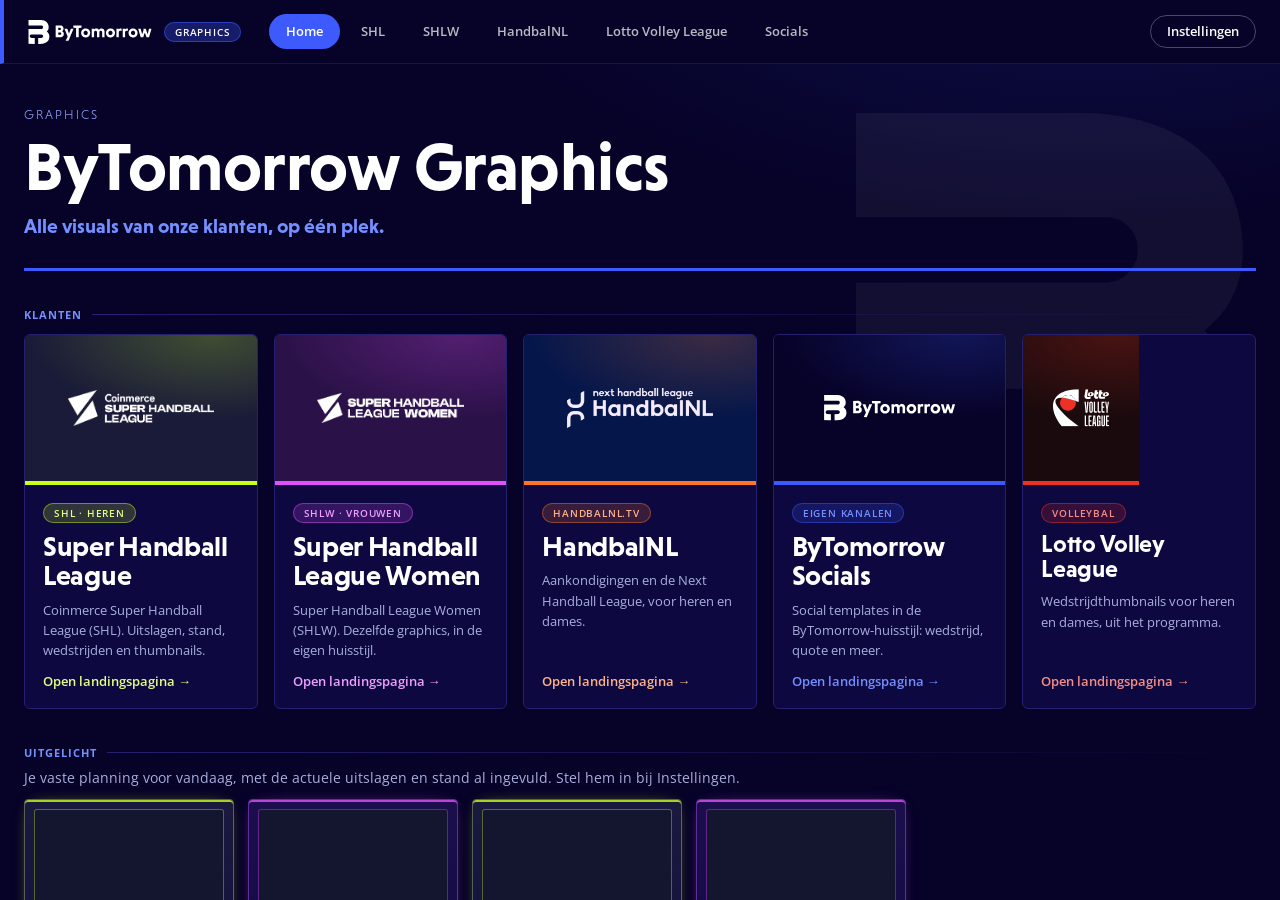
==== story-generator/index.html @ 946e9451 "LVL: mailheader and Watch live visuals in the thumbnail editor Co-Authored-By: Claude Sonnet 5.5 <no" ====
<!DOCTYPE html>
<html lang="nl">
<head>
<meta charset="UTF-8">
<meta name="viewport" content="width=device-width, initial-scale=1.0">
<meta name="theme-color" content="#060228">
<meta name="color-scheme" content="dark">
<title>ByTomorrow Graphics</title>
<link rel="icon" type="image/svg+xml" href="assets/bt-icon.svg">
<link rel="icon" type="image/png" sizes="32x32" href="assets/bt-icon-32.png">
<link rel="icon" type="image/png" sizes="192x192" href="assets/bt-icon-192.png">
<link rel="apple-touch-icon" href="assets/bt-icon-180.png">
<link rel="shortcut icon" href="favicon.ico">
<link rel="stylesheet" href="style.css">
<link rel="stylesheet" href="bytomorrow.css">
<link rel="stylesheet" href="socials.css">
</head>
<body class="menu-open">

<svg width="0" height="0" style="position:absolute" aria-hidden="true" focusable="false"><defs><symbol id="bt-logo" viewBox="0 0 993 193" fill="currentColor"><path fill-rule="evenodd" d="M0.5 0L96.3 -0.5L97.3 0.5L108.4 0.5L109.4 1.5L119.6 2.5L135.8 8.6L144.9 14.7L153.5 23.3L159.6 33.4L159.6 35.5L162.6 42.6L162.6 45.6L163.6 46.6L163.6 67.9L162.6 68.9L162.6 71.9L157.6 82.1L148.4 92.2L156.5 99.3L156.5 100.3L160.6 104.4L165.7 113.5L165.7 115.5L167.7 118.6L167.7 121.6L168.7 122.6L168.7 126.7L169.7 127.7L169.7 139.8L168.7 140.8L167.7 151L164.7 157.1L164.7 159.1L159.6 167.2L150 176.8L149 176.8L145.9 179.9L133.8 185.9L127.7 186.9L126.7 188L123.6 188L122.6 189L119.6 189L118.6 190L101.3 191L100.3 192L80 192L79.5 144.9L106.4 144.4L107.4 143.4L112.5 142.4L119.1 134.8L119.1 125.6L118 123.6L112.5 118L107.4 117L106.4 116L25.3 116L24.3 117L19.3 118L13.7 123.6L12.7 125.6L12.7 134.8L18.2 141.4L21.3 143.4L24.3 143.4L25.3 144.4L52.2 144.9L52.2 190.5L50.7 192L0.5 191.5L0.5 71.9L109.4 71.4L113.5 69.4L119.1 62.8L119.1 53.7L117 49.7L113.5 46.1L109.4 44.1L1 44.1ZM884.1 69.9L904.3 69.9L904.3 73L906.4 77L908.4 88.2L910.4 92.2L912.4 103.4L913.5 104.4L916 114L922.6 96.3L926.6 82.1L927.6 81.1L927.6 76L924.6 69.9L925.1 69.4L943.4 69.4L944.9 70.9L944.9 73L947.9 79L947.9 81.1L949.9 85.1L950.9 90.2L952 91.2L954 99.3L956 102.3L958 110.4L959.6 113L961.1 111.5L961.1 108.4L964.1 100.3L964.1 97.3L965.1 96.3L966.1 89.2L967.2 88.2L969.2 77L971.2 73L971.2 69.9L991 69.4L991.5 71.9L989.5 76L989.5 78L988.4 79L988.4 82.1L985.4 89.2L985.4 92.2L982.4 99.3L982.4 102.3L979.3 109.4L979.3 112.5L976.3 119.6L976.3 122.6L975.3 123.6L974.3 128.7L973.2 129.7L973.2 132.7L971.2 137.8L951.5 138.3L949.9 136.8L948.9 131.7L945.9 125.6L943.9 117.5L941.8 114.5L939.8 106.4L937.3 102.8L934.7 108.4L934.7 110.4L932.7 113.5L925.6 136.8L924.1 138.3L904.8 138.3L903.3 136.8L903.3 133.8L900.3 126.7L898.3 116.5L897.2 115.5L896.2 110.4L895.2 109.4L895.2 106.4L892.2 99.3L892.2 96.3L890.2 92.2L890.2 89.2L889.1 88.2L888.1 83.1L887.1 82.1L887.1 79L885.1 75ZM544.6 67.9L550.2 67.4L551.2 68.4L555.3 68.4L561.3 71.4L568.4 78.5L569.5 78.5L575.5 71.4L581.6 68.4L585.7 68.4L586.7 67.4L591.7 67.4L592.8 68.4L598.8 69.4L603.9 72.4L608.5 77L611.5 82.1L612.5 89.2L613.5 90.2L613 138.3L594.3 137.8L594.3 97.3L593.3 96.3L592.3 91.2L588.7 87.6L586.7 87.6L585.7 86.6L579.6 86.6L575.5 88.7L572 94.2L572 136.8L570.5 138.3L552.7 137.8L552.7 97.3L551.7 96.3L550.7 91.2L548.2 88.7L544.1 86.6L538 86.6L534 88.7L530.4 93.2L530.4 96.3L529.4 97.3L529.4 137.8L510.2 137.8L510.2 69.9L528.9 69.4L529.9 76.5L536 70.4ZM291.3 69.9L313.6 69.9L313.6 71.9L315.6 75L316.6 80L318.7 83.1L320.7 91.2L322.7 94.2L323.7 99.3L324.8 100.3L324.8 102.3L327.3 107.9L329.8 104.4L329.8 102.3L331.8 99.3L332.9 94.2L336.9 86.1L337.9 81.1L340 78L342 70.9L343.5 69.4L364.3 69.9L362.2 74L362.2 76L359.2 81.1L359.2 83.1L356.2 88.2L356.2 90.2L354.1 93.2L354.1 95.2L351.1 100.3L349.1 107.4L343 119.6L341 126.7L334.9 138.8L332.9 145.9L326.8 158.1L324.8 165.2L322.2 167.7L301.4 167.2L301.4 165.2L316.6 134.8L316.6 131.7ZM220.4 44.6L261.4 44.1L262.4 45.1L265.5 45.1L273.6 49.1L280.2 56.7L283.2 64.8L283.2 74L279.2 84.1L273.1 89.2L273.1 90.2L282.2 98.3L285.2 104.4L286.2 114.5L285.2 115.5L285.2 119.6L283.2 124.6L281.2 127.7L273.6 134.3L263.4 138.3L220.4 137.8ZM362.2 44.6L428.1 44.6L427.6 63.3L405.8 63.8L405.8 136.8L404.3 138.3L386.1 138.3L384.5 136.8L384.5 63.8L362.7 63.3ZM457.5 67.9L465.1 67.4L466.1 68.4L474.2 69.4L483.3 74.5L491.9 83.1L493 86.1L495 88.2L495 90.2L497 94.2L497 98.3L498 99.3L498 108.4L497 109.4L497 113.5L494 121.6L491.9 123.6L489.9 127.7L485.4 132.2L484.3 132.2L479.3 136.3L472.2 139.3L468.1 139.3L467.1 140.3L456 140.3L455 139.3L451.9 139.3L443.8 136.3L436.7 131.2L431.1 124.6L428.1 118.6L426.1 113.5L426.1 108.4L425.1 107.4L425.1 99.3L426.1 98.3L426.1 94.2L431.1 83.1L442.8 72.4L452.9 68.4ZM657.1 67.9L663.7 67.4L664.7 68.4L669.8 68.4L670.8 69.4L675.8 70.4L682.9 74.5L692.6 85.1L695.6 91.2L696.6 99.3L697.6 100.3L696.6 113.5L691.6 124.6L681.9 134.3L678.9 135.3L676.9 137.3L674.8 137.3L670.8 139.3L667.7 139.3L666.7 140.3L655.6 140.3L654.6 139.3L650.5 139.3L643.4 136.3L638.4 132.2L637.3 132.2L628.7 121.6L625.7 113.5L625.7 109.4L624.7 108.4L624.7 99.3L625.7 98.3L625.7 94.2L630.8 83.1L640.4 73.5L648.5 69.4ZM838.5 67.9L846.1 67.4L847.1 68.4L851.1 68.4L852.2 69.4L855.2 69.4L863.3 73.5L875 86.1L878 94.2L878 97.3L879 98.3L879 109.4L878 110.4L878 114.5L875 121.6L870.9 127.7L862.3 135.3L856.2 138.3L849.1 139.3L848.1 140.3L837 140.3L835.9 139.3L832.9 139.3L828.9 137.3L826.8 137.3L821.8 134.3L812.1 124.6L808.1 116.5L807.1 108.4L806.1 107.4L807.1 95.2L808.1 94.2L809.1 89.2L813.1 82.1L823.8 72.4L833.9 68.4ZM742.2 67.9L747.8 67.4L750.3 68.9L750.3 87.1L748.8 88.7L744.8 86.6L736.6 86.6L732.6 88.7L729 93.2L729 95.2L728 96.3L728 137.8L709.3 138.3L708.8 69.9L727.5 69.4L728 74L729.6 74.5L733.6 70.4L737.7 68.4ZM792.9 67.9L798.5 67.4L801 68.9L801 87.1L799.5 88.7L795.4 86.6L787.3 86.6L782.7 89.2L779.7 93.2L779.7 96.3L778.7 97.3L778.7 137.8L759.9 138.3L759.4 69.9L778.2 69.4L778.7 74L780.2 74.5L786.3 69.4ZM458 86.6L452.9 88.7L447.4 94.2L445.3 98.3L445.3 102.3L444.3 103.4L445.3 104.4L445.3 109.4L447.4 113.5L452.9 119.1L457 121.1L466.1 121.1L467.1 120.1L469.1 120.1L473.7 116.5L477.8 109.4L478.8 102.3L475.7 94.2L470.2 88.7L465.1 86.6ZM657.6 86.6L652.5 88.7L647 94.2L644.9 98.3L643.9 105.4L644.9 106.4L646 112.5L650.5 118L656.6 121.1L665.7 121.1L669.8 119.1L676.4 111.5L676.4 109.4L677.4 108.4L677.4 99.3L675.3 94.2L669.8 88.7L664.7 86.6ZM839 86.6L833.9 88.7L828.3 94.2L826.3 98.3L826.3 109.4L828.3 113.5L833.9 119.1L838 121.1L847.1 121.1L853.2 118L857.7 112.5L858.7 107.4L859.8 106.4L859.8 101.3L858.7 100.3L857.7 95.2L851.1 88.7L846.1 86.6ZM241.2 99.8L241.2 119.1L258.4 119.1L264 115.5L265 113.5L265 105.4L260.4 100.8L258.4 99.8ZM241.2 63.3L241.2 80.6L256.4 80.6L261.9 76L262.9 74L262.9 69.9L259.4 64.3L257.4 63.3Z"/></symbol><symbol id="bt-mark" viewBox="0 0 988 1121" fill="currentColor"><path fill-rule="evenodd" d="M0.7 0L564.9 -0.7L566.4 0.7L598.9 0.7L600.3 2.2L615.1 2.2L616.6 3.7L629.8 3.7L631.3 5.2L638.7 5.2L640.2 6.6L650.5 6.6L652 8.1L657.9 8.1L659.3 9.6L666.7 9.6L668.2 11.1L681.5 12.5L682.9 14L687.4 14L688.8 15.5L693.3 15.5L694.7 17L705.1 18.4L711 21.4L715.4 21.4L716.9 22.9L733.1 27.3L734.6 28.8L746.4 31.7L750.8 34.7L761.1 37.6L774.4 45L777.3 45L780.3 47.9L783.2 47.9L786.2 50.9L789.1 50.9L792.1 53.8L799.5 56.8L802.4 59.7L809.8 62.7L826 74.5L827.5 74.5L837.8 83.3L839.3 83.3L859.9 102.5L861.4 102.5L884.3 126.9L884.3 128.3L890.2 134.2L890.2 135.7L894.6 140.1L894.6 141.6L899 146L904.9 156.4L907.9 159.3L916.7 177L919.7 180L921.1 185.9L924.1 188.8L924.1 191.8L930 202.1L930 205L932.9 209.5L938.8 230.1L941.8 236L944.7 252.2L946.2 253.7L946.2 259.6L947.7 261.1L947.7 265.5L949.2 267L950.6 283.2L952.1 284.7L952.1 296.5L953.6 298L953.6 312.7L955.1 314.2L955.1 362.9L953.6 364.3L953.6 374.7L952.1 376.1L952.1 386.5L950.6 387.9L949.2 401.2L946.2 407.1L946.2 411.5L943.3 417.4L941.8 426.3L938.8 430.7L938.8 433.7L935.9 438.1L935.9 441L930 451.4L930 454.3L927 457.3L922.6 467.6L919.7 470.5L918.2 475L915.2 477.9L912.3 483.8L903.4 494.1L903.4 495.6L896.1 503L896.1 504.5L860.7 538.4L877.6 552.4L879.1 552.4L886.5 559.8L888 559.8L910.8 582.6L910.8 584.1L918.2 591.5L918.2 593L932.9 610.7L938.8 619.5L940.3 623.9L943.3 626.9L946.2 634.3L949.2 637.2L961 660.8L961 663.8L966.9 674.1L969.8 685.9L974.2 694.7L974.2 699.2L977.2 705.1L977.2 709.5L980.1 715.4L980.1 721.3L981.6 722.8L981.6 727.2L983.1 728.7L983.1 736L984.6 737.5L984.6 744.9L986 746.4L986 762.6L987.5 764.1L987.5 789.1L986 790.6L986 815.7L984.6 817.2L984.6 829L983.1 830.4L983.1 839.3L981.6 840.8L981.6 848.1L980.1 849.6L980.1 857L978.7 858.5L978.7 862.9L977.2 864.4L977.2 868.8L975.7 870.3L975.7 874.7L974.2 876.2L972.8 886.5L968.3 896.8L966.9 904.2L963.9 908.6L963.9 911.6L961 916L961 918.9L958 923.4L958 926.3L955.1 929.3L953.6 935.2L947.7 944L944.7 951.4L941.8 954.3L940.3 958.8L934.4 966.1L931.5 972L922.6 982.4L922.6 983.8L916.7 989.7L916.7 991.2L882.1 1025.9L880.6 1025.9L874.7 1031.8L873.2 1031.8L862.9 1040.6L861.4 1040.6L845.2 1052.4L809.8 1071.6L806.8 1071.6L796.5 1077.5L793.6 1077.5L786.2 1081.9L778.8 1083.4L774.4 1086.3L771.4 1086.3L770 1087.8L767 1087.8L761.1 1090.8L753.7 1092.2L752.3 1093.7L747.8 1093.7L741.9 1096.7L737.5 1096.7L731.6 1099.6L725.7 1099.6L719.8 1102.6L713.9 1102.6L712.4 1104L708 1104L706.5 1105.5L691.8 1107L690.3 1108.5L684.4 1108.5L682.9 1109.9L675.6 1109.9L674.1 1111.4L666.7 1111.4L665.2 1112.9L653.4 1112.9L652 1114.4L643.1 1114.4L641.6 1115.8L625.4 1115.8L623.9 1117.3L609.2 1117.3L607.7 1118.8L593 1118.8L591.5 1120.3L463.2 1120.3L462.4 842.2L626.9 841.5L628.4 840L634.3 840L635.7 838.5L643.1 837.1L653.4 832.6L660.8 826.7L666.7 823.8L677.8 812.7L689.6 793.6L691 786.2L694 780.3L694 774.4L695.5 772.9L695.5 749.3L694 747.8L694 741.9L692.5 740.5L689.6 728.7L680.7 713.9L668.2 699.9L666.7 699.9L657.9 692.5L643.1 685.1L634.3 683.7L632.8 682.2L628.4 682.2L626.9 680.7L137.2 680.7L135.7 682.2L129.8 682.2L128.3 683.7L123.9 683.7L119.5 686.6L116.5 686.6L98.8 696.9L83.3 712.4L80.4 718.3L77.4 721.3L70.1 739L70.1 743.4L68.6 744.9L68.6 752.3L67.1 753.7L67.1 768.5L68.6 770L68.6 777.3L70.1 778.8L70.1 783.2L73 789.1L73 792.1L83.3 809.8L100.3 826.7L119.5 837.1L128.3 838.5L129.8 840L135.7 840L137.2 841.5L301.6 842.2L301.6 1119.5L-0.7 1119.5L-0.7 418.9L625.4 418.2L626.9 416.7L634.3 416.7L635.7 415.2L644.6 413.7L659.3 406.4L666 401.2L680.7 386.5L685.1 377.6L688.1 374.7L688.1 371.7L691 367.3L691 364.3L694 358.4L694 352.5L695.5 351.1L695.5 324.5L694 323L694 315.7L691 309.8L691 306.8L682.2 290.6L668.2 275.1L666.7 275.1L657.9 267.7L646.1 261.8L643.1 261.8L637.2 258.9L631.3 258.9L629.8 257.4L0 257.4L-0.7 1.5Z"/></symbol></defs></svg>

<!-- ===================== HOME MENU (ByTomorrow Graphics) ===================== -->
<div class="home-menu theme-dash" id="homeMenu">
  <a class="skip-link" href="#homeMain">Naar de inhoud</a>
  <div class="bt-bar">
    <div class="bt-bar-in">
      <button class="bt-brand" data-home-comp="dash" type="button" aria-label="ByTomorrow Graphics, naar Home">
        <svg class="bt-logo" viewBox="0 0 993 193" aria-hidden="true"><use href="#bt-logo"/></svg>
        <span class="bt-pill">Graphics</span>
      </button>
      <nav class="home-comp" role="tablist" aria-label="Klanten">
        <button class="home-comp-tab active" data-home-comp="dash" type="button">Home</button>
        <button class="home-comp-tab" data-home-comp="men" type="button">SHL</button>
        <button class="home-comp-tab" data-home-comp="women" type="button">SHLW</button>
        <button class="home-comp-tab" data-home-comp="hnl" type="button">HandbalNL</button>
        <button class="home-comp-tab" data-home-comp="lvl" type="button"><span class="l-long">Lotto Volley League</span><span class="l-short">LVL</span></button>
        <button class="home-comp-tab" data-home-comp="byt" type="button">Socials</button>
      </nav>
      <button class="home-settings-btn" id="openSettings" type="button">Instellingen</button>
    </div>
  </div>

  <div class="home-inner" id="homeMain" tabindex="-1">
    <header class="home-head" id="homeHead">
      <div class="hero-crumb" id="heroCrumb"><button type="button" data-home-comp="dash">ByTomorrow Graphics</button><span>/</span><b id="heroCrumbName"></b></div>
      <img class="home-logo" id="homeLogo" src="assets/footer-logo.png" alt="">
      <span class="hero-pill" id="heroPill">Graphics</span>
      <h1 id="heroTitle">ByTomorrow Graphics</h1>
      <p id="heroSub">Alle visuals van onze klanten, op één plek.</p>
      <iframe id="homeTicker" class="home-ticker" title="Liveticker" tabindex="-1"></iframe>
    </header>

    <div class="home-dash">
      <h2 class="home-group">Klanten</h2>
      <div class="client-grid">
        <button class="client-card cc-men" data-home-comp="men" type="button">
          <span class="cc-logo"><img src="assets/footer-logo.png" alt=""></span>
          <span class="cc-body">
            <span class="cc-pill">SHL · Heren</span>
            <span class="cc-name">Super Handball League</span>
            <span class="cc-desc">Coinmerce Super Handball League (SHL). Uitslagen, stand, wedstrijden en thumbnails.</span>
            <span class="cc-go">Open landingspagina <i>→</i></span>
          </span>
        </button>
        <button class="client-card cc-women" data-home-comp="women" type="button">
          <span class="cc-logo"><img src="assets/women/footer-logo-women.png" alt=""></span>
          <span class="cc-body">
            <span class="cc-pill">SHLW · Vrouwen</span>
            <span class="cc-name">Super Handball League Women</span>
            <span class="cc-desc">Super Handball League Women (SHLW). Dezelfde graphics, in de eigen huisstijl.</span>
            <span class="cc-go">Open landingspagina <i>→</i></span>
          </span>
        </button>
        <button class="client-card cc-hnl" data-home-comp="hnl" type="button">
          <span class="cc-logo"><img src="assets/hnl/logo-next-light.png" alt=""></span>
          <span class="cc-body">
            <span class="cc-pill">HandbalNL.TV</span>
            <span class="cc-name">HandbalNL</span>
            <span class="cc-desc">Aankondigingen en de Next Handball League, voor heren en dames.</span>
            <span class="cc-go">Open landingspagina <i>→</i></span>
          </span>
        </button>
        <button class="client-card cc-byt" data-home-comp="byt" type="button">
          <span class="cc-logo"><svg class="bt-logo" viewBox="0 0 993 193" aria-hidden="true"><use href="#bt-logo"/></svg></span>
          <span class="cc-body">
            <span class="cc-pill">Eigen kanalen</span>
            <span class="cc-name">ByTomorrow Socials</span>
            <span class="cc-desc">Social templates in de ByTomorrow-huisstijl: wedstrijd, quote en meer.</span>
            <span class="cc-go">Open landingspagina <i>→</i></span>
          </span>
        </button>
        <button class="client-card cc-lvl" data-home-comp="lvl" type="button">
          <span class="cc-logo"><img src="assets/lvl/logo.svg" alt=""></span>
          <span class="cc-body">
            <span class="cc-pill">Volleybal</span>
            <span class="cc-name">Lotto Volley League</span>
            <span class="cc-desc">Wedstrijdthumbnails voor heren en dames, uit het programma.</span>
            <span class="cc-go">Open landingspagina <i>→</i></span>
          </span>
        </button>
      </div>

      <h2 class="home-group">Uitgelicht</h2>
      <p class="dash-hint" id="dashFeatHint">Je planning voor vandaag, met de actuele uitslagen en stand al ingevuld. De planning stel je in bij Instellingen.</p>
      <div class="dash-featured" id="dashFeatured"></div>
      <h2 class="home-group">Stand van zaken</h2>
      <div class="dash-panels" id="dashPanels"></div>
      <h2 class="home-group">Snel naar</h2>
      <div class="dash-more" id="dashMore"></div>

      <h2 class="home-group">Opslag &amp; back-up</h2>
      <div class="storage-panel" id="storagePanel">
        <p class="storage-summary" id="storageSummary">Laden…</p>
        <div class="storage-actions">
          <a class="btn btn-primary storage-btn" id="backupBtn" href="/api/backup" download>Back-up downloaden</a>
          <label class="btn btn-link storage-btn" for="restoreInput">Back-up terugzetten</label>
          <input type="file" id="restoreInput" accept=".zip,application/zip" hidden>
          <button class="btn btn-link storage-btn" id="toggleStorageList" type="button">Beheer opgeslagen onderdelen</button>
        </div>
        <p class="save-status" id="storageStatus" hidden></p>
        <div id="storageList" hidden>
          <div class="storage-clean">
            <label>Verwijder alles ouder dan
              <select id="cleanDays"><option value="7">7 dagen</option><option value="30" selected>30 dagen</option><option value="90">90 dagen</option></select>
            </label>
            <button class="btn btn-link" id="cleanOldBtn" type="button">Opruimen</button>
          </div>
          <ul class="storage-rows" id="storageRows"></ul>
        </div>
      </div>
    </div>

    <div class="home-shl">
    <h2 class="home-group">Per speelronde</h2>
    <div class="home-cards">
      <button class="menu-card" data-go-mode="results" type="button">
        <span class="menu-title">Results</span>
        <span class="menu-desc">Alle uitslagen van een speelronde</span>
        <span class="menu-tags"><i>Story</i><i>Post</i><i>Animatie</i></span>
      </button>
      <button class="menu-card" data-go-mode="schedule" type="button">
        <span class="menu-title">Schedule</span>
        <span class="menu-desc">Het programma van een speelronde</span>
        <span class="menu-tags"><i>Story</i><i>Post</i></span>
      </button>
    </div>

    <h2 class="home-group">Per wedstrijd</h2>
    <div class="home-cards">
      <button class="menu-card" data-go-mode="match" type="button">
        <span class="menu-title">Match</span>
        <span class="menu-desc">Aankondiging: teams, tijd en datum</span>
        <span class="menu-tags"><i>Story</i><i>Post</i><i>Animatie</i></span>
      </button>
      <button class="menu-card" data-go-mode="prediction" type="button">
        <span class="menu-title">Prediction</span>
        <span class="menu-desc">"Who takes the win?" per wedstrijd, alle wedstrijden van een speeldag in één zip</span>
        <span class="menu-tags"><i>Story</i><i>PNG</i><i>Zip per speeldag</i></span>
      </button>
      <button class="menu-card" data-go-mode="headtohead" type="button">
        <span class="menu-title">Head to head</span>
        <span class="menu-desc">Stand, laatste uitslagen en onderling duel van twee teams</span>
        <span class="menu-tags"><i>Story</i><i>PNG</i><i>Animatie</i><i>Zip per speeldag</i></span>
      </button>
      <button class="menu-card" data-go-mode="nowlive" type="button">
        <span class="menu-title">Now live</span>
        <span class="menu-desc">SHL TV: "Now live" met de wedstrijden van de dag klein erbij</span>
        <span class="menu-tags"><i>Story</i><i>PNG</i><i>Animatie</i><i>Zip per speeldag</i><i class="menu-men-only">Alleen Mannen</i></span>
      </button>
      <button class="menu-card" data-go-mode="matchresult" type="button">
        <span class="menu-title">Matchresult</span>
        <span class="menu-desc">De eindstand met winnaar-chevron</span>
        <span class="menu-tags"><i>Story</i><i>Post</i><i>Animatie</i></span>
      </button>
      <button class="menu-card" data-go-mode="topscorer" type="button">
        <span class="menu-title">Top scorer</span>
        <span class="menu-desc">Topscorer van de wedstrijd met foto en goals</span>
        <span class="menu-tags"><i>Post</i><i>Animatie</i></span>
      </button>
    </div>

    <h2 class="home-group">Per speler</h2>
    <div class="home-cards">
      <button class="menu-card" data-go-mode="playerweek" type="button">
        <span class="menu-title">Speler van de week</span>
        <span class="menu-desc">Spelersfoto met naam en club, in de huisstijl</span>
        <span class="menu-tags"><i>Post</i><i>Animatie</i></span>
      </button>
    </div>

    <h2 class="home-group">Seizoen</h2>
    <div class="home-cards">
      <button class="menu-card" data-go-mode="ranking" type="button">
        <span class="menu-title">Ranking</span>
        <span class="menu-desc">De stand van de competitie, ophaalbaar van de site</span>
        <span class="menu-tags"><i>Story</i></span>
      </button>
      <button class="menu-card" data-go-mode="movers" type="button">
        <span class="menu-title">Stand-movers</span>
        <span class="menu-desc">Stijgers en dalers sinds de vorige speeldag, automatisch uitgerekend</span>
        <span class="menu-tags"><i>Story</i><i>Post</i></span>
      </button>
    </div>

    <div class="only-men">
      <h2 class="home-group">Algemeen</h2>
      <div class="home-cards">
        <button class="menu-card" data-go-mode="announcement" type="button">
          <span class="menu-title">Announcement</span>
          <span class="menu-desc">Een tekst op een achtergrond voor een aankondiging, met een eigen foto als je wilt</span>
          <span class="menu-tags"><i>Story</i><i>Post</i><i class="menu-men-only">Alleen Mannen</i></span>
        </button>
      </div>
    </div>

    <h2 class="home-group">Thumbnails (1920×1080)</h2>
    <div class="home-cards">
      <button class="menu-card th-men" data-go-th="shl" type="button">
        <span class="menu-title">SHL thumbnail</span>
        <span class="menu-desc">Livestream- of highlights-thumbnail per wedstrijd, uit het programma</span>
        <span class="menu-tags"><i>JPG</i><i>WebP</i><i>Zip per speeldag</i></span>
      </button>
      <button class="menu-card th-women" data-go-th="shlw" type="button">
        <span class="menu-title">SHLW thumbnail</span>
        <span class="menu-desc">Livestream-thumbnail vrouwen, uit het programma</span>
        <span class="menu-tags"><i>JPG</i><i>WebP</i><i>Zip per speeldag</i></span>
      </button>
    </div>

    <div class="only-men">
      <h2 class="home-group">Livestream</h2>
      <div class="dash-stream">
        <p class="dash-hint">Een beeldvullende pagina voor OBS die de aanvang van een wedstrijd volgt: uitslagen, stand, grote titel en dan schoon beeld.</p>
        <div class="set-links"><a class="btn" href="stream-setup.html">Stream-dashboard instellen</a><a class="btn btn-link" href="stream.html" target="_blank" rel="noopener">Openen ↗</a></div>
      </div>
    </div>

    <h2 class="home-group">Uitslagen &amp; programma</h2>
    <div class="overview-panel">
      <div class="overview-head">
        <div class="overview-tabs" id="overviewTabs">
          <button type="button" class="active" data-ov="results">Uitslagen</button>
          <button type="button" data-ov="upcoming">Programma</button>
        </div>
        <button class="btn btn-link" id="overviewRefresh" type="button">↻ Vernieuwen</button>
      </div>
      <p class="sync-info" id="overviewMeta"></p>
      <div id="overviewList" class="overview-list">Laden…</div>
    </div>

    <h2 class="home-group">Liveticker (embed / OBS)</h2>
    <div class="overview-panel ticker-panel">
      <p class="sync-info">De laatste 7 uitslagen (één kaart per wedstrijd, uitslagen-design), ververst zichzelf elke minuut. Voor een site (iframe) en voor OBS.</p>
      <div id="tickerLinks"></div>
    </div>
    </div><!-- /home-shl -->

    <div class="home-lvl">
      <h2 class="home-group">Thumbnails (1920×1080)</h2>
      <div class="home-cards">
        <button class="menu-card" data-go-th="lvlm" type="button">
          <span class="menu-title">LVL Heren</span>
          <span class="menu-desc">Wedstrijdthumbnail Lotto Volley League Men, uit het programma (CSV)</span>
          <span class="menu-tags"><i>JPG</i><i>WebP</i><i>Zip per programma</i></span>
        </button>
        <button class="menu-card" data-go-th="lvlw" type="button">
          <span class="menu-title">LVL Dames</span>
          <span class="menu-desc">Wedstrijdthumbnail Lotto Volley League Women, uit het programma (CSV)</span>
          <span class="menu-tags"><i>JPG</i><i>WebP</i><i>Zip per programma</i></span>
        </button>
      </div>
      <h2 class="home-group">Mail en social</h2>
      <div class="home-cards">
        <button class="menu-card" data-go-th="lvlmail" type="button">
          <span class="menu-title">Mailheader</span>
          <span class="menu-desc">Header voor de LVL-update mail (1200×400), met een titel die je zelf aanpast</span>
          <span class="menu-tags"><i>JPG</i><i>PNG</i></span>
        </button>
        <button class="menu-card" data-go-th="lvlwatch" type="button">
          <span class="menu-title">Watch live</span>
          <span class="menu-desc">De wedstrijden van een speeldag onder elkaar: logo's met de datum ertussen</span>
          <span class="menu-tags"><i>JPG</i><i>PNG</i></span>
        </button>
      </div>
    </div>

    <div class="home-byt">
      <div id="bytCards"></div>
    </div>

    <div class="home-hnl">
      <h2 class="home-group">HandbalNL assets</h2>
      <div class="home-cards">
        <button class="menu-card" data-go-hnl="announce" type="button">
          <span class="menu-title">Aankondiging</span>
          <span class="menu-desc">Foto met kop en de balk "live te zien via HandbalNL.TV"</span>
          <span class="menu-tags"><i>Story</i><i>Post</i></span>
        </button>
        <button class="menu-card" data-go-hnl="nextmen" type="button">
          <span class="menu-title">Next heren</span>
          <span class="menu-desc">Wedstrijdaankondiging Next Handball League heren</span>
          <span class="menu-tags"><i>Story</i><i>Post</i></span>
        </button>
        <button class="menu-card" data-go-hnl="nextwomen" type="button">
          <span class="menu-title">Next dames</span>
          <span class="menu-desc">Wedstrijdaankondiging Next Handball League dames</span>
          <span class="menu-tags"><i>Story</i><i>Post</i></span>
        </button>
      </div>

      <h2 class="home-group">Thumbnails (1920×1080)</h2>
      <div class="home-cards">
        <button class="menu-card" data-go-th="nextmen" type="button">
          <span class="menu-title">Next heren thumbnail</span>
          <span class="menu-desc">Next Handball League heren, zelf invullen</span>
          <span class="menu-tags"><i>JPG</i><i>WebP</i></span>
        </button>
        <button class="menu-card" data-go-th="nextwomen" type="button">
          <span class="menu-title">Next dames thumbnail</span>
          <span class="menu-desc">Next Handball League dames, zelf invullen</span>
          <span class="menu-tags"><i>JPG</i><i>WebP</i></span>
        </button>
      </div>
    </div>

  </div>
</div>

<div class="app">

  <!-- ===================== CONTROLS ===================== -->
  <div class="panel">
    <div class="editor-topbar">
      <button class="btn btn-link editor-back" id="backToMenuBtn" type="button">← Menu</button>
      <div class="editor-asset">
        <strong id="editorAssetName">Results</strong>
        <span id="editorCompName">Mannen</span>
        <span class="save-indicator" id="saveIndicator" data-state="idle"></span>
      </div>
      <button class="btn btn-link editor-switch" id="editorSwitchBtn" type="button">⇄ Vrouwen</button>
    </div>

    <section class="panel-step panel-step-nav">
      <div class="panel-step-title"><span class="step-num">1</span>Wat wil je maken?</div>
      <div class="mode-tabs competition-tabs">
        <button class="competition-tab active" data-competition="men">Mannen</button>
        <button class="competition-tab" data-competition="women">Vrouwen</button>
      </div>

      <div class="mode-group-label">Per speelronde</div>
      <div class="mode-tabs mode-tabs-compact">
        <button class="mode-tab active" data-mode="results">Results</button>
        <button class="mode-tab" data-mode="schedule">Schedule</button>
      </div>

      <div class="mode-group-label">Per wedstrijd</div>
      <div class="mode-tabs mode-tabs-compact">
        <button class="mode-tab" data-mode="match">Match</button>
        <button class="mode-tab" data-mode="prediction">Prediction</button>
        <button class="mode-tab" data-mode="headtohead">Head to head</button>
        <button class="mode-tab men-only-tab" data-mode="nowlive">Now live</button>
        <button class="mode-tab" data-mode="matchresult">Matchresult</button>
        <button class="mode-tab" data-mode="topscorer">Top scorer</button>
        <button class="mode-tab" data-mode="playerweek">Speler van de week</button>
      </div>

      <div class="mode-group-label men-only-tab">Algemeen</div>
      <div class="mode-tabs mode-tabs-compact men-only-tab">
        <button class="mode-tab men-only-tab" data-mode="announcement">Announcement</button>
      </div>

      <div class="mode-group-label">Seizoen</div>
      <div class="mode-tabs mode-tabs-compact">
        <button class="mode-tab" data-mode="ranking">Ranking</button>
        <button class="mode-tab" data-mode="movers">Stand-movers</button>
      </div>
    </section>

    <section class="panel-step">
      <div class="panel-step-title"><span class="step-num">1</span>Kies de data</div>
      <div class="field" id="roundSelectField">
        <label id="roundSelectLabel">Speelronde</label>
        <select id="roundSelect" autocomplete="off"></select>
      </div>

      <div class="field">
        <button class="btn btn-link" id="checkScoresBtn" type="button">↻ Gegevens verversen</button>
        <p class="save-status" id="checkScoresStatus" hidden></p>
        <div class="auto-note" id="autoNote" hidden></div>
        <div class="data-source" id="siteSyncInfo" hidden>
          <div class="ds-head"><span class="ds-dot"></span><b class="ds-title">Gegevens van de site</b></div>
          <div class="ds-row"><span>Laatst opgehaald</span><b class="ds-fetched"></b></div>
          <div class="ds-row"><span>Laatste wijziging op de site</span><b class="ds-changed"></b></div>
          <p class="ds-new" hidden>● Nieuw op de site sinds je laatste keer verversen: druk op de knop om het over te nemen.</p>
          <details class="ds-how"><summary>Waar komt dit vandaan?</summary>
            <p class="ds-how-text"></p>
          </details>
        </div>
        <button class="btn btn-link" id="checkStandingsBtn" type="button" hidden>↻ Stand verversen</button>
        <p class="save-status" id="checkStandingsStatus" hidden></p>
      </div>
    </section>

    <section class="panel-step">
      <div class="panel-step-title"><span class="step-num">2</span>Bewerk de gegevens</div>
      <div class="field-row-label"><label id="matchesLabel">Wedstrijden</label></div>
      <div class="ranking-header" id="rankingHeader" hidden>
        <span class="ranking-header-num"></span>
        <span class="ranking-header-team">Team</span>
        <span class="ranking-header-col">P</span>
        <span class="ranking-header-col">PTS</span>
      </div>
      <div class="matches" id="matchesList"></div>
      <p class="hint" id="modeHint">Kies eerst een speelronde — teams (en bij Schedule ook tijden) worden automatisch ingevuld. Scores vul je zelf in bij Results.</p>
    </section>

    <section class="panel-step">
      <div class="panel-step-title"><span class="step-num">3</span>Opmaak</div>
      <div class="field smw-format-field" id="smwFormatField" hidden>
        <label>Formaat</label>
        <div class="mode-tabs mode-tabs-compact">
          <button class="smw-format-tab active" data-smw-format="story" type="button">Story</button>
          <button class="smw-format-tab" data-smw-format="post" type="button">Post</button>
        </div>
      </div>

      <label class="upcoming-toggle bg-toggle">
        <input type="checkbox" id="transparentBgToggle">
        Transparante achtergrond (i.p.v. kleur)
      </label>

      <div id="predOptsField" hidden>
        <label class="upcoming-toggle bg-toggle">
          <input type="checkbox" id="predTimeToggle" checked>
          Toon aanvangstijd
        </label>
        <label class="upcoming-toggle bg-toggle">
          <input type="checkbox" id="predGuideToggle" checked>
          Toon pollsticker-zone (alleen in voorbeeld)
        </label>
        <button class="btn btn-link" type="button" id="predMoreBtn" aria-expanded="false">＋ Meer informatie toevoegen</button>
        <div id="predMoreBox" hidden>
          <label class="upcoming-toggle bg-toggle"><input type="checkbox" id="predStand"> Stand (positie en punten)</label>
          <label class="upcoming-toggle bg-toggle"><input type="checkbox" id="predReeks"> Reeks (laatste 5 uitslagen en winst-/verliesreeks)</label>
          <label class="upcoming-toggle bg-toggle"><input type="checkbox" id="predMeet"> Vorige ontmoeting</label>
          <label class="upcoming-toggle bg-toggle"><input type="checkbox" id="predLine" checked> Witte lijn tussen het blok en de statistieken (mannen)</label>
        </div>
      </div>

      <label class="upcoming-toggle bg-toggle" id="postDecorField" hidden>
        <input type="checkbox" id="postDecorToggle" checked>
        Designelementen (lijnen over de foto)
      </label>

      <label class="upcoming-toggle bg-toggle" id="showDateField" hidden>
        <input type="checkbox" id="showDateToggle">
        Toon datum-balk (bij meerdere dagen: de datum per wedstrijd; Post: balk per dag bij 1–2 dagen)
      </label>

      <div class="field bg-photo-field" id="bgPhotoField" hidden>
        <label class="photo-btn" id="photoDrop" for="bgPhotoInput">
          
          <span class="photo-btn-text" id="photoBtnText">Foto toevoegen</span>
          <span class="photo-btn-sub">klik, of sleep hier een afbeelding in</span>
        </label>
        <input type="file" id="bgPhotoInput" accept="image/*" hidden>
        <div class="bg-photo-controls" id="bgPhotoControls" hidden>
          <label class="bg-photo-zoom-label">Zoom<input type="range" id="bgPhotoZoom" min="1" max="3" step="0.01" value="1"></label>
          <button class="btn btn-link" id="removeBgPhotoBtn" type="button">✕ Verwijder foto</button>
          <p class="hint">Sleep op de preview om de foto te verschuiven.</p>
        </div>
      </div>

      <label class="upcoming-toggle results-anim-toggle" id="resultsAnimField" hidden>
        <input type="checkbox" id="resultsAnimateToggle">
        Animeer de resultaten (pop van boven naar beneden)
      </label>

      <label class="upcoming-toggle results-anim-toggle" id="smAnimField" hidden>
        <input type="checkbox" id="smAnimateToggle">
        Animeer (icoon + lijnen)
      </label>
    </section>

    <section class="panel-step panel-step-last">
      <div class="panel-step-title"><span class="step-num">4</span>Opslaan &amp; exporteren</div>
      <button class="btn btn-link" id="serverSaveBtn" type="button">Opslaan op server</button>
      <p class="save-status" id="serverSaveStatus" hidden></p>
      <button class="btn btn-primary" id="exportBtn">Exporteer als PNG</button>
      <button class="btn btn-link" id="exportElementBtn" type="button" hidden>Exporteer zonder achtergrond</button>
      <div id="batchField" hidden>
        <button class="btn btn-link" id="exportDayBtn" type="button">Hele speeldag (zip)</button>
        <button class="btn btn-link" id="exportRoundBtn" type="button">Hele ronde (zip)</button>
        <div class="hint" id="batchStatus" hidden></div>
      </div>
      <div class="field" id="musicField" hidden>
        <label for="musicSelect">Muziek onder de video</label>
        <select id="musicSelect" autocomplete="off">
          <option value="none">Geen muziek</option>
          <optgroup label="High energy (zelf gegenereerd, rechtenvrij)" id="musicBuiltIn"></optgroup>
          <optgroup label="Eigen tracks" id="musicOwn" hidden></optgroup>
        </select>
        <button class="btn btn-link" id="musicPreviewBtn" type="button">▶ Luister</button>
      </div>
      <label class="upcoming-toggle results-anim-toggle" id="tiktokField" hidden>
        <input type="checkbox" id="tiktokToggle">
        TikTok-versie: opening met het Coinmerce SHL-logo<span class="tiktok-note"></span>
      </label>
      <button class="btn btn-link" id="downloadMp4Btn" type="button" hidden>Download als MP4</button>
      <p class="save-status" id="mp4Status" hidden></p>
      <button class="btn btn-link" id="smDownloadMp4Btn" type="button" hidden>Download als MP4</button>
      <p class="save-status" id="smMp4Status" hidden></p>
    </section>
  </div>

  <!-- ===================== PREVIEW / CANVAS ===================== -->
  <div class="preview-wrap">
    <div class="canvas-holder" id="canvasHolder">
      <canvas id="posterCanvas"></canvas>
    </div>
  </div>

</div>

<template id="resultMatchRowTemplate">
  <div class="match-row">
    <div class="match-row-line">
      <div class="team-chip home-chip">
        <span class="team-logo-wrap"><img class="team-logo"></span>
        <select class="team-select" autocomplete="off"></select>
      </div>
      <span class="score-pair">
        <input type="text" class="score-input home-score" placeholder="0" maxlength="3" inputmode="numeric" autocomplete="off">
        <span class="vs-label">–</span>
        <input type="text" class="score-input away-score" placeholder="0" maxlength="3" inputmode="numeric" autocomplete="off">
      </span>
      <input type="text" class="time-input upcoming-time" placeholder="20:00" inputmode="numeric" hidden autocomplete="off">
      <div class="team-chip away-chip">
        <select class="team-select" autocomplete="off"></select>
        <span class="team-logo-wrap"><img class="team-logo"></span>
      </div>
    </div>
    <label class="upcoming-toggle">
      <input type="checkbox" class="show-row-checkbox" checked>
      Toon deze wedstrijd
    </label>
    <label class="upcoming-toggle">
      <input type="checkbox" class="upcoming-checkbox">
      Nog te spelen (toont tijd i.p.v. score)
    </label>
    <div class="result-date-row" hidden>
      <input type="text" class="date-label-input row-date-input" placeholder="datum, bv. SAT 3 OCT" autocomplete="off">
    </div>
    <div class="upcoming-date-row" hidden>
      <label class="upcoming-toggle">
        <input type="checkbox" class="show-date-checkbox">
        Andere dag dan hierboven (bv. nog een zondag)
      </label>
      <input type="text" class="date-label-input" placeholder="bv. SUNDAY 21 SEPTEMBER" hidden autocomplete="off">
    </div>
  </div>
</template>

<template id="scheduleMatchRowTemplate">
  <div class="match-row">
    <div class="match-row-line">
      <div class="team-chip home-chip">
        <span class="team-logo-wrap"><img class="team-logo"></span>
        <select class="team-select" autocomplete="off"></select>
      </div>
      <input type="text" class="time-input" placeholder="20:00" inputmode="numeric" autocomplete="off">
      <div class="team-chip away-chip">
        <select class="team-select" autocomplete="off"></select>
        <span class="team-logo-wrap"><img class="team-logo"></span>
      </div>
    </div>
    <label class="upcoming-toggle">
      <input type="checkbox" class="show-row-checkbox" checked>
      Toon deze wedstrijd
    </label>
    <div class="upcoming-date-row">
      <label class="upcoming-toggle">
        <input type="checkbox" class="show-date-checkbox">
        Andere dag dan hierboven (bv. nog een zondag)
      </label>
      <input type="text" class="date-label-input" placeholder="bv. SUNDAY 21 SEPTEMBER" hidden autocomplete="off">
    </div>
  </div>
</template>

<template id="playerWeekRowTemplate">
  <div class="match-row">
    <div class="field">
      <label>Club</label>
      <select class="pw-team" autocomplete="off"></select>
    </div>
    <div class="field">
      <label>Naam</label>
      <input type="text" class="pw-name" placeholder="bv. Lennert Ceyssens" autocomplete="off">
    </div>
  </div>
</template>

<template id="singleMatchRowTemplate">
  <div class="match-row">
    <div class="match-row-line">
      <div class="team-chip home-chip">
        <select class="team-select" autocomplete="off"></select>
      </div>
      <span class="score-pair single-match-score" hidden>
        <input type="text" class="score-input home-score" placeholder="0" maxlength="3" inputmode="numeric" autocomplete="off">
        <span class="vs-label">–</span>
        <input type="text" class="score-input away-score" placeholder="0" maxlength="3" inputmode="numeric" autocomplete="off">
      </span>
      <input type="text" class="time-input single-match-time" placeholder="20:00" inputmode="numeric" autocomplete="off">
      <div class="team-chip away-chip">
        <select class="team-select" autocomplete="off"></select>
      </div>
    </div>
    <div class="topscorer-fields" hidden>
      <div class="ts-row">
        <label>Speler speelt voor</label>
        <select class="ts-side" autocomplete="off">
          <option value="home">Thuisteam</option>
          <option value="away">Uitteam</option>
        </select>
      </div>
      <div class="ts-row">
        <input type="text" class="ts-first" placeholder="Voornaam" autocomplete="off">
        <input type="text" class="ts-last" placeholder="Achternaam" autocomplete="off">
        <input type="text" class="score-input ts-goals" placeholder="Goals" maxlength="2" inputmode="numeric" autocomplete="off">
      </div>
    </div>
    <div class="nowlive-fields" hidden>
      <div class="ts-row">
        <label>Datum</label>
        <input type="text" class="nl-date" placeholder="dd-mm" maxlength="5" autocomplete="off">
        <label>Tijd</label>
        <input type="text" class="nl-time" placeholder="hh:mm" maxlength="5" inputmode="numeric" autocomplete="off">
      </div>
      <div class="ts-row">
        <button class="btn btn-link nl-sel" type="button">Aanvang gekozen wedstrijd</button>
        <button class="btn btn-link nl-now" type="button">Nu</button>
      </div>
      <div class="hint nl-info"></div>
    </div>
    <div class="single-match-date-row">
      <label>Datum / ronde</label>
      <input type="text" class="date-label-input single-match-dateround" placeholder="bv. SAT 19-09 | ROUND 3" autocomplete="off">
    </div>
    <div class="single-match-postponed-row" hidden>
      <label class="hnl-check"><input type="checkbox" class="sm-postponed" autocomplete="off"> <span class="sm-postponed-text">Uitgesteld: toon POSTPONED in plaats van de datum</span></label>
    </div>
  </div>
</template>

<template id="rankingRowTemplate">
  <div class="ranking-row">
    <span class="rank-num"></span>
    <select class="team-select rank-team-select" autocomplete="off"></select>
    <input type="text" class="rank-input rank-p" placeholder="P" inputmode="numeric" maxlength="2" autocomplete="off">
    <input type="text" class="rank-input rank-pts" placeholder="PTS" inputmode="numeric" maxlength="3" autocomplete="off">
  </div>
</template>

<!-- ===================== HANDBALNL EDITOR ===================== -->
<div class="hnl-app" id="hnlApp">
  <aside class="panel">
    <div class="editor-topbar">
      <button class="btn" id="hnlBack" type="button">← Menu</button>
      <div class="editor-asset"><strong id="hnlTitle"></strong><span>HandbalNL</span><span class="save-indicator" id="hnlSave" data-state="idle"></span></div>
    </div>
    <div id="hnlControls"></div>
  </aside>
  <main class="preview-wrap"><div class="canvas-holder"><canvas id="hnlCanvas" width="1080" height="1350"></canvas></div></main>
</div>

<!-- ===================== THUMBNAILS EDITOR ===================== -->
<div class="hnl-app th-app" id="thApp">
  <aside class="panel">
    <div class="editor-topbar">
      <button class="btn" id="thBack" type="button">← Menu</button>
      <div class="editor-asset"><strong id="thTitle2"></strong><span id="thSub">Thumbnails</span><span class="save-indicator" id="thSave" data-state="idle"></span></div>
    </div>
    <div id="thControls"></div>
  </aside>
  <main class="preview-wrap"><div class="canvas-holder"><canvas id="thCanvas" width="1920" height="1080"></canvas></div></main>
</div>

<!-- ===================== BYTOMORROW SOCIALS EDITOR ===================== -->
<div class="hnl-app th-app byt-app" id="bytApp" data-kind="byt">
  <aside class="panel">
    <div class="editor-topbar">
      <button class="btn" id="bytBack" type="button">← Menu</button>
      <div class="editor-asset"><strong id="bytTitle"></strong><span id="bytSub">Socials</span></div>
    </div>
    <div id="bytControls"></div>
  </aside>
  <main class="preview-wrap byt-stage" id="bytStage"><div class="byt-scale" id="bytScale"><div class="byt-frame" id="bytFrame"></div></div></main>
</div>

<!-- ===================== SETTINGS ===================== -->
<div class="settings-view" id="setApp">
  <div class="settings-inner">
    <div class="editor-topbar">
      <button class="btn" id="setBack" type="button">← Menu</button>
      <div class="editor-asset"><strong>Instellingen</strong><span>Namen, codes, logo's en standaardteksten</span><span class="save-indicator" id="setSave" data-state="idle"></span></div>
      <button class="btn btn-link" id="setResetAll" type="button">Alles herstellen</button>
    </div>
    <div id="setBody"></div>
  </div>
</div>

<div id="navWipe" class="nav-wipe boot"><svg class="nav-mark" viewBox="0 0 988 1121" aria-hidden="true"><use href="#bt-mark"/></svg></div>

<script src="settings.js"></script>
<script src="dashboard.js"></script>
<script src="music.js"></script>
<script src="script.js"></script>
<script src="settings-ui.js"></script>
<script src="hnl.js"></script>
<script src="thumbs_scene.js"></script>
<script src="thumbs.js"></script>
<script src="socials/templates.js"></script>
<script src="socials.js"></script>
<script src="vendor/gif.js"></script>
<script src="socials-anim.js"></script>
</body>
</html>
---- story-generator/style.css ----
@font-face {
  font-family: "ClashDisplay";
  src: url("fonts/ClashDisplay-Bold.otf") format("opentype");
  font-weight: 700;
  font-display: swap;
}

:root {
  --bg: #0e1220;
  --panel: #171c2e;
  --panel-2: #1f2540;
  --line: #2b3253;
  --text: #eef0f8;
  --text-dim: #9aa2c0;
  --accent: #caff1c;
  --accent-2: #4f5cff;
}

* { box-sizing: border-box; }

/* Several elements toggled via the `hidden` attribute also carry a class
   that sets `display` explicitly (flex/block) — same specificity as the
   browser's default `[hidden]{display:none}`, so the later-cascading
   author rule was winning and silently keeping them visible. This makes
   `hidden` authoritative everywhere in the app regardless of what other
   display value a class sets. */
[hidden] { display: none !important; }

html, body {
  margin: 0;
  min-height: 100%;
  background: var(--bg);
  color: var(--text);
  font-family: -apple-system, BlinkMacSystemFont, "Segoe UI", Roboto, Helvetica, Arial, sans-serif;
}

.app {
  display: flex;
  min-height: 100vh;
  width: 100vw;
}

/* ---------------- PANEL ---------------- */
.panel {
  width: 380px;
  flex-shrink: 0;
  background: var(--panel);
  border-right: 1px solid var(--line);
  padding: 20px;
  overflow-y: auto;
  max-height: 100vh;
}

.panel h1 {
  font-size: 20px;
  margin: 0 0 16px;
  letter-spacing: -0.02em;
}

/* Numbered sections walk the panel through the actual task order (pick
   mode -> pick data -> edit -> style -> export) instead of one long
   undifferentiated list of controls. */
.panel-step {
  padding-bottom: 18px;
  margin-bottom: 18px;
  border-bottom: 1px solid var(--line);
}

.panel-step-last {
  border-bottom: none;
  margin-bottom: 0;
  padding-bottom: 0;
}

.panel-step-title {
  display: flex;
  align-items: center;
  gap: 8px;
  font-size: 13px;
  font-weight: 700;
  color: var(--text);
  margin-bottom: 12px;
}

.step-num {
  display: flex;
  align-items: center;
  justify-content: center;
  width: 20px;
  height: 20px;
  flex-shrink: 0;
  border-radius: 50%;
  background: var(--accent);
  color: #10240a;
  font-size: 12px;
  font-weight: 700;
}

.app.theme-women .step-num {
  color: #2b0733;
}

.mode-tabs {
  display: flex;
  flex-wrap: wrap;
  gap: 6px;
  margin-bottom: 18px;
  background: var(--panel-2);
  padding: 4px;
  border-radius: 10px;
}

.mode-tabs-compact {
  margin-bottom: 10px;
}

.mode-group-label {
  font-size: 11px;
  font-weight: 700;
  color: var(--text-dim);
  text-transform: uppercase;
  letter-spacing: 0.04em;
  margin: 0 2px 6px;
}

.mode-group-tag {
  font-weight: 600;
  text-transform: none;
  letter-spacing: normal;
  opacity: 0.7;
}

.mode-tab, .competition-tab, .smw-format-tab {
  flex: 1;
  min-width: 72px;
  padding: 9px 0;
  border: none;
  border-radius: 7px;
  background: transparent;
  color: var(--text-dim);
  font-weight: 600;
  font-size: 13px;
  cursor: pointer;
  touch-action: manipulation;
  -webkit-tap-highlight-color: transparent;
  position: relative;
  z-index: 1;
}

.mode-tab.active, .competition-tab.active, .smw-format-tab.active.active {
  background: var(--accent);
  color: #10240a;
}

/* Purely cosmetic: the panel picks up the competition's own accent color
   once Vrouwen is selected, just to make the two feel distinct. */
.app.theme-women {
  --accent: #e34fff;
}
.app.theme-women .mode-tab.active,
.app.theme-women .competition-tab.active,
.app.theme-women .smw-format-tab.active {
  color: #2b0733;
}

.field {
  margin-bottom: 16px;
}

.field label {
  display: block;
  font-size: 12px;
  color: var(--text-dim);
  margin-bottom: 6px;
}

.field-row-label {
  margin: 18px 0 8px;
}

.field-row-label label {
  font-size: 12px;
  font-weight: 600;
  color: var(--text-dim);
  text-transform: uppercase;
  letter-spacing: 0.04em;
}

select, input[type="text"] {
  width: 100%;
  background: var(--panel-2);
  border: 1px solid var(--line);
  color: var(--text);
  padding: 10px 10px;
  border-radius: 8px;
  font-size: 14px;
}

select:focus, input[type="text"]:focus {
  outline: none;
  border-color: var(--accent-2);
}

.matches {
  display: flex;
  flex-direction: column;
  gap: 8px;
}

.match-row {
  display: flex;
  flex-direction: column;
  gap: 6px;
  background: var(--panel-2);
  border: 1px solid var(--line);
  border-radius: 8px;
  padding: 8px;
}

.match-row-line {
  display: flex;
  align-items: center;
  gap: 6px;
}

.score-pair {
  display: flex;
  align-items: center;
  gap: 6px;
  flex-shrink: 0;
}

.upcoming-toggle {
  display: flex;
  align-items: center;
  gap: 6px;
  font-size: 11px;
  color: var(--text-dim);
  padding-top: 4px;
  border-top: 1px dashed var(--line);
  cursor: pointer;
}

.upcoming-toggle input {
  cursor: pointer;
}

.upcoming-date-row {
  display: flex;
  flex-direction: column;
  gap: 6px;
  padding-top: 4px;
  border-top: 1px dashed var(--line);
}

.date-label-input {
  font-size: 12px;
  padding: 7px 8px;
}

.team-chip {
  display: flex;
  align-items: center;
  gap: 6px;
  flex: 1;
  min-width: 0;
}

.away-chip { justify-content: flex-end; }

.team-chip .team-logo-wrap {
  width: 28px;
  height: 28px;
  overflow: hidden;
  background: #fff;
  border-radius: 6px;
  flex-shrink: 0;
  position: relative;
}

.team-chip .team-logo {
  position: absolute;
  height: 28px;
  width: auto;
  max-width: none;
  top: 0;
  left: 0;
}

.team-chip .team-select {
  font-size: 12px;
  font-weight: 700;
  color: var(--text);
  background: var(--panel-2);
  border: 1px solid var(--line);
  border-radius: 5px;
  padding: 5px 4px;
  min-width: 0;
  flex: 1;
  cursor: pointer;
}

input.score-input, input.time-input {
  width: 46px;
  flex-shrink: 0;
  text-align: center;
  background: var(--bg);
  border: 1px solid var(--line);
  color: var(--text);
  padding: 8px 4px;
  border-radius: 6px;
  font-size: 14px;
  font-weight: 700;
}

.time-input {
  width: 64px;
}

.vs-label {
  color: var(--text-dim);
  font-size: 12px;
  flex-shrink: 0;
}

.btn {
  cursor: pointer;
  border: 1px solid var(--line);
  border-radius: 8px;
  font-weight: 600;
}

.btn-primary {
  width: 100%;
  padding: 13px;
  margin-top: 20px;
  background: var(--accent);
  color: #10240a;
  border-color: var(--accent);
  font-size: 15px;
}

.btn-primary:hover {
  filter: brightness(1.08);
}

.hint {
  font-size: 11px;
  color: var(--text-dim);
  line-height: 1.5;
  margin-top: 14px;
}

.btn-link {
  display: block;
  width: 100%;
  padding: 9px;
  margin-bottom: 8px;
  text-align: center;
  text-decoration: none;
  background: var(--panel-2);
  color: var(--text);
  font-size: 13px;
}

.paste-field textarea {
  width: 100%;
  background: var(--panel-2);
  border: 1px solid var(--line);
  color: var(--text);
  padding: 8px 10px;
  border-radius: 8px;
  font-size: 12px;
  font-family: inherit;
  resize: vertical;
  margin-bottom: 6px;
}

.paste-field textarea:focus {
  outline: none;
  border-color: var(--accent-2);
}

.paste-status {
  font-size: 11px;
  color: var(--text-dim);
  margin: 6px 0 0;
  line-height: 1.4;
}

.paste-status.ok { color: var(--accent); }
.paste-status.warn { color: #ffb84f; }

#serverSaveBtn {
  width: 100%;
  font: inherit;
}

.save-status {
  font-size: 11px;
  color: var(--text-dim);
  margin: -2px 0 8px;
}

.save-status.ok { color: var(--accent); }
.save-status.warn { color: #ff6b6b; }

.ranking-header {
  display: flex;
  align-items: center;
  gap: 5px;
  padding: 0 8px 6px;
  font-size: 10px;
  font-weight: 700;
  color: var(--text-dim);
  text-transform: uppercase;
  letter-spacing: 0.04em;
}

.ranking-header-num { width: 20px; flex-shrink: 0; }
.ranking-header-team { flex: 1; min-width: 0; }
.ranking-header-col { width: 38px; flex-shrink: 0; text-align: center; }

.ranking-row {
  display: flex;
  align-items: center;
  gap: 5px;
  background: var(--panel-2);
  border: 1px solid var(--line);
  border-radius: 8px;
  padding: 5px 8px;
}

/* Echoes the poster's own zone dividers (after position 8 and 10), so the
   entry list visually maps onto what the final graphic will look like. */
.ranking-row.zone-start {
  margin-top: 10px;
  border-top: 2px solid var(--accent-2);
}

.rank-num {
  width: 20px;
  flex-shrink: 0;
  font-weight: 700;
  font-size: 12px;
  color: var(--text-dim);
  text-align: right;
}

.rank-team-select {
  flex: 1;
  min-width: 0;
  font-size: 11px;
  font-weight: 700;
  padding: 6px 3px;
}

/* input[type="text"] (an attribute selector) outranks a bare class in
   specificity, so .rank-input alone lost the width fight and stretched to
   the global 100% — qualifying with the element name matches that. */
input.rank-input {
  width: 38px;
  flex-shrink: 0;
  text-align: center;
  background: var(--bg);
  border: 1px solid var(--line);
  color: var(--text);
  padding: 7px 2px;
  border-radius: 5px;
  font-size: 12px;
  font-weight: 700;
}

.single-match-date-row {
  padding-top: 6px;
  border-top: 1px dashed var(--line);
}

.single-match-date-row label {
  display: block;
  font-size: 11px;
  color: var(--text-dim);
  margin-bottom: 4px;
}

.bg-toggle {
  margin: 14px 0;
  border-top: none;
  padding-top: 0;
}

.results-anim-toggle {
  margin-top: 14px;
  padding: 14px 16px;
  gap: 12px;
  border: 2px solid var(--accent);
  border-radius: 12px;
  background: var(--panel-2);
  color: var(--text);
  font-size: 15px;
  font-weight: 700;
  line-height: 1.3;
}

.results-anim-toggle input {
  width: 26px;
  height: 26px;
  flex-shrink: 0;
  accent-color: var(--accent);
}

.results-anim-toggle:has(input:checked) {
  background: color-mix(in srgb, var(--accent) 16%, var(--panel-2));
}

.bg-photo-field {
  margin: 14px 0;
}

.bg-photo-field input[type="file"] {
  width: 100%;
  font-size: 12px;
  color: var(--text-dim);
}

.bg-photo-controls {
  margin-top: 10px;
}

.bg-photo-zoom-label {
  display: flex;
  align-items: center;
  gap: 8px;
  font-size: 12px;
  color: var(--text-dim);
  margin-bottom: 8px;
}

.bg-photo-zoom-label input[type="range"] {
  flex: 1;
}

.bg-photo-controls .hint {
  margin: 6px 0 0;
}

/* Cursor affordance while a background photo is loaded and draggable. */
#posterCanvas.bg-photo-draggable {
  cursor: grab;
}
#posterCanvas.bg-photo-dragging {
  cursor: grabbing;
}

/* ---------------- PREVIEW ---------------- */
.preview-wrap {
  flex: 1;
  display: flex;
  align-items: center;
  justify-content: center;
  overflow: auto;
  padding: 24px;
  background: radial-gradient(circle at 50% 0%, #1a2038 0%, var(--bg) 70%);
}

.canvas-holder {
  position: relative;
  max-width: 100%;
  max-height: 100%;
  box-shadow: 0 20px 60px rgba(0,0,0,0.5);
  border-radius: 4px;
  overflow: hidden;
  line-height: 0;
}

#posterCanvas {
  display: block;
  max-width: min(38vw, 400px);
  max-height: min(85vh, 720px);
  width: auto;
  height: auto;
}

/* ---------------- MOBILE ---------------- */
@media (max-width: 860px) {
  .app {
    flex-direction: column;
  }
  .panel {
    width: 100%;
    max-height: none;
    border-right: none;
    border-bottom: 1px solid var(--line);
    order: 2;
  }
  .preview-wrap {
    order: 1;
    padding: 16px;
  }
  #posterCanvas {
    max-width: min(80vw, 420px);
    max-height: 60vh;
  }
}

.match-row.row-hidden .match-row-line { opacity: 0.4; }

.theme-women .men-only-tab { display: none; }
.topscorer-fields { display: flex; flex-direction: column; gap: 8px; margin-top: 10px; }
.topscorer-fields[hidden] { display: none; }
.topscorer-fields .ts-row { display: flex; gap: 8px; align-items: center; }
.topscorer-fields .ts-row label { font-size: 12px; opacity: .7; flex: 0 0 auto; }
.topscorer-fields input[type=text], .topscorer-fields select {
  flex: 1 1 0; min-width: 0; padding: 8px 10px; border-radius: 8px;
  border: 1px solid rgba(255,255,255,.12); background: #0f1024; color: #fff; font: inherit;
}
.topscorer-fields .ts-goals { flex: 0 0 72px; text-align: center; }
.nowlive-fields { display: flex; flex-direction: column; gap: 8px; margin-top: 10px; }
.nowlive-fields[hidden] { display: none; }
.nowlive-fields .ts-row { display: flex; gap: 8px; align-items: center; }
.nowlive-fields .ts-row label { font-size: 12px; opacity: .7; flex: 0 0 auto; }
.nowlive-fields input[type=text] {
  flex: 1 1 0; min-width: 0; padding: 8px 10px; border-radius: 8px;
  border: 1px solid rgba(255,255,255,.12); background: #0f1024; color: #fff; font: inherit; text-align: center;
}
.nowlive-fields .nl-info { margin: 0; }


/* ---------------- HOME MENU ---------------- */
.panel-step-nav { display: none; }
body.menu-open .app { display: none; }
body:not(.menu-open) .home-menu { display: none; }

.home-menu {
  position: fixed;
  inset: 0;
  z-index: 100;
  overflow-y: auto;
  background: var(--bg);
  color: var(--text);
}
.home-menu.theme-women { --accent: #e34fff; }
.home-inner {
  max-width: 920px;
  margin: 0 auto;
  padding: 48px 24px 64px;
}
.home-head h1 { font-family: "ClashDisplay", -apple-system, BlinkMacSystemFont, "Segoe UI", Roboto, sans-serif; font-weight: 700; font-size: 38px; margin: 0 0 12px; letter-spacing: -0.01em; }
.home-head p { margin: 0 0 24px; color: var(--text-dim); font-size: 16px; }

.home-comp {
  display: inline-flex;
  gap: 6px;
  padding: 4px;
  margin-bottom: 8px;
  background: var(--panel-2);
  border-radius: 12px;
}
.home-comp-tab {
  border: none; cursor: pointer; font: inherit; font-weight: 700; font-size: 15px;
  padding: 10px 26px; border-radius: 9px; background: transparent; color: var(--text-dim);
}
.home-comp-tab.active { background: var(--accent); color: #10240a; }
.home-menu.theme-women .home-comp-tab.active { color: #2b0733; }

.home-group {
  margin: 28px 0 12px;
  font-size: 12px; font-weight: 700; letter-spacing: 0.08em; text-transform: uppercase;
  color: var(--text-dim);
}
.home-cards {
  display: grid;
  grid-template-columns: repeat(auto-fill, minmax(250px, 1fr));
  gap: 14px;
}
.menu-card {
  display: flex; flex-direction: column; align-items: flex-start; gap: 6px;
  text-align: left; cursor: pointer; font: inherit; color: var(--text);
  padding: 20px; min-height: 168px;
  background: var(--panel); border: 2px solid var(--line); border-radius: 16px;
  transition: transform .12s ease, border-color .12s ease, background .12s ease;
}
.menu-card:hover:not(:disabled) { transform: translateY(-3px); border-color: var(--accent); background: var(--panel-2); }
.menu-card:focus-visible { outline: 3px solid var(--accent); outline-offset: 2px; }
.menu-card:disabled { opacity: .35; cursor: not-allowed; }
.menu-title { font-size: 20px; font-weight: 700; letter-spacing: -0.01em; }
.menu-desc { font-size: 13px; color: var(--text-dim); line-height: 1.4; flex: 1; }
.menu-tags { display: flex; flex-wrap: wrap; gap: 6px; }
.menu-tags i {
  font-style: normal; font-size: 11px; font-weight: 600;
  padding: 3px 8px; border-radius: 999px; background: var(--panel-2); color: var(--text-dim);
}
.menu-card:hover:not(:disabled) .menu-tags i { background: var(--bg); }
.menu-tags i.menu-men-only { background: transparent; border: 1px solid var(--line); }

/* editor top bar (replaces the old "what do you want to make" step) */
.editor-topbar {
  display: flex; align-items: center; gap: 10px;
  margin-bottom: 18px; padding-bottom: 14px; border-bottom: 1px solid var(--line);
}
.editor-topbar .btn { width: auto; margin: 0; padding: 8px 12px; flex-shrink: 0; }
.editor-asset { display: flex; flex-direction: column; flex: 1; min-width: 0; line-height: 1.2; }
.editor-asset strong { font-size: 18px; letter-spacing: -0.01em; }
.editor-asset span { font-size: 12px; color: var(--text-dim); }

/* Preview-only checkerboard for transparent output (never part of the export). */
canvas.canvas-checker {
  background-color: #6d6d7a;
  background-image:
    linear-gradient(45deg, #54545f 25%, transparent 25%),
    linear-gradient(-45deg, #54545f 25%, transparent 25%),
    linear-gradient(45deg, transparent 75%, #54545f 75%),
    linear-gradient(-45deg, transparent 75%, #54545f 75%);
  background-size: 24px 24px;
  background-position: 0 0, 0 12px, 12px -12px, -12px 0;
}


/* ---------------- big photo button ---------------- */
.photo-btn {
  display: flex !important; flex-direction: column; align-items: center; justify-content: center; gap: 4px;
  width: 100%; padding: 22px 16px; margin: 0 0 10px; cursor: pointer; text-align: center;
  border: 2px dashed var(--accent); border-radius: 14px; background: var(--panel-2); color: var(--text);
  transition: background .12s ease, transform .12s ease;
}
.photo-btn:hover, .photo-btn.drag-over { background: color-mix(in srgb, var(--accent) 16%, var(--panel-2)); transform: translateY(-1px); }
.photo-btn-text { font-size: 17px; font-weight: 700; color: var(--text); }
.photo-btn-sub { font-size: 12px; color: var(--text-dim); }

/* ---------------- save indicator ---------------- */
.save-indicator { font-size: 12px; min-height: 16px; margin-top: 2px; color: var(--text-dim); }
.save-indicator[data-state="saved"] { color: #4fd18b; }
.save-indicator[data-state="error"] { color: #ff6b6b; font-weight: 700; }
.save-indicator[data-state="pending"], .save-indicator[data-state="saving"], .save-indicator[data-state="loading"] { color: var(--accent); }

/* ---------------- storage & backup (home menu) ---------------- */
.storage-panel { background: var(--panel); border: 2px solid var(--line); border-radius: 16px; padding: 18px 20px; }
.storage-summary { margin: 0 0 14px; color: var(--text-dim); font-size: 14px; }
.storage-actions { display: flex; flex-wrap: wrap; gap: 10px; }
.storage-btn { width: auto !important; margin: 0 !important; cursor: pointer; text-decoration: none; display: inline-flex; align-items: center; }
.storage-clean { display: flex; flex-wrap: wrap; align-items: center; gap: 12px; margin: 16px 0 8px; font-size: 13px; color: var(--text-dim); }
.storage-clean .btn { width: auto; margin: 0; }
.storage-rows { list-style: none; margin: 8px 0 0; padding: 0; max-height: 360px; overflow-y: auto; }
.storage-rows li { display: flex; align-items: center; gap: 10px; padding: 9px 0; border-top: 1px solid var(--line); font-size: 13px; }
.storage-rows .row-label { flex: 1; min-width: 0; }
.storage-rows .row-label strong { display: block; font-size: 14px; }
.storage-rows .row-label span { color: var(--text-dim); font-size: 12px; }
.storage-rows .btn { width: auto; margin: 0; padding: 6px 12px; flex-shrink: 0; }

.sync-info { margin: 6px 0 0; font-size: 12px; line-height: 1.5; color: var(--muted, #8b93a7); white-space: pre-line; }
.sync-info.fresh { color: #ffb347; }

.overview-panel { background: var(--surface, rgba(255,255,255,.04)); border: 1px solid rgba(255,255,255,.1); border-radius: 12px; padding: 14px; }
.overview-head { display: flex; align-items: center; justify-content: space-between; gap: 8px; flex-wrap: wrap; }
.overview-tabs { display: inline-flex; border: 1px solid rgba(255,255,255,.18); border-radius: 8px; overflow: hidden; }
.overview-tabs button { background: transparent; color: inherit; border: 0; padding: 7px 14px; font: inherit; font-size: 13px; font-weight: 600; cursor: pointer; opacity: .7; }
.overview-tabs button.active { background: var(--accent, #e8442e); color: #fff; opacity: 1; }
.overview-list { margin-top: 10px; font-size: 13px; }
.ov-group { border-top: 1px solid rgba(255,255,255,.08); }
.ov-group:first-child { border-top: 0; }
.ov-group > summary { cursor: pointer; padding: 9px 2px; font-weight: 700; font-size: 13px; }
.ov-row { display: grid; grid-template-columns: 78px 1fr 64px 1fr; gap: 8px; align-items: center; padding: 5px 2px; }
.ov-when { opacity: .6; font-size: 11px; }
.ov-home { text-align: right; }
.ov-score { text-align: center; font-weight: 800; font-variant-numeric: tabular-nums; }
.ov-row.home-win .ov-home, .ov-row.away-win .ov-away { font-weight: 700; }
@media (max-width: 560px) {
  .ov-row { grid-template-columns: 1fr 58px 1fr; }
  .ov-when { grid-column: 1 / -1; }
  .ov-home { text-align: left; }
}

.ticker-row { display: flex; flex-wrap: wrap; align-items: center; gap: 8px; padding: 8px 0; border-top: 1px solid rgba(255,255,255,.08); }
.ticker-row:first-child { border-top: 0; }
.ticker-row strong { width: 70px; }
.ticker-row input { flex: 1 1 220px; min-width: 0; background: rgba(0,0,0,.25); color: inherit; border: 1px solid rgba(255,255,255,.15); border-radius: 6px; padding: 7px 9px; font: inherit; font-size: 12px; }

/* ---------------- HOME: more SHL ---------------- */
.home-menu {
  --bg: #1a1b38; --panel: #232557; --panel-2: #2d2f6b; --line: #3a3d85; --text-dim: #a9afd6;
  background:
    radial-gradient(1100px 520px at 85% -10%, rgba(202,255,28,.10), transparent 60%),
    linear-gradient(180deg, #1a1b38 0%, #14152d 100%);
  overflow-x: hidden;
}
.home-menu.theme-women {
  --bg: #2a1148; --panel: #3a1a5e; --panel-2: #4a2377; --line: #6a3aa0; --text-dim: #d3b8ee;
  background:
    radial-gradient(1100px 520px at 85% -10%, rgba(227,79,255,.22), transparent 60%),
    linear-gradient(180deg, #2a1148 0%, #1d0b35 100%);
}
.home-menu, .home-menu .menu-title, .home-comp-tab, .home-group { text-rendering: optimizeLegibility; }
.home-logo { display: block; height: 58px; width: auto; margin: 0 0 18px; }
.home-head h1 { font-size: 44px; line-height: 1.02; text-transform: uppercase; letter-spacing: 0; margin: 0 0 16px; }
.home-head p { font-family: "ClashDisplay", sans-serif; font-weight: 700; text-transform: uppercase; letter-spacing: .08em; font-size: 13px; color: var(--accent); margin: 4px 0 18px; }
.home-ticker {
  display: block; width: 100vw; margin: 0 0 18px calc(50% - 50vw); height: 64px; border: 0; background: transparent;
  border-top: 1px solid color-mix(in srgb, var(--accent) 35%, transparent);
  border-bottom: 1px solid color-mix(in srgb, var(--accent) 35%, transparent);
}
body:not(.menu-open) .home-ticker { display: none; }
.home-comp { background: rgba(0,0,0,.28); border-radius: 4px; padding: 4px; }
.home-comp-tab { font-family: "ClashDisplay", sans-serif; text-transform: uppercase; letter-spacing: .06em; border-radius: 2px; padding: 11px 28px; }
.home-comp-tab.active { color: #1a1b38; }
.home-menu.theme-women .home-comp-tab.active { color: #2a1148; }
.home-group {
  display: flex; align-items: center; gap: 10px;
  font-family: "ClashDisplay", sans-serif; font-size: 15px; letter-spacing: .1em; color: #fff; margin: 34px 0 14px;
}
.home-group::before { content: ""; width: 14px; height: 14px; background: var(--accent); clip-path: polygon(0 0, 55% 0, 100% 50%, 55% 100%, 0 100%, 45% 50%); }
.home-group::after { content: ""; flex: 1; height: 1px; background: linear-gradient(90deg, var(--line), transparent); }
.menu-card {
  position: relative; overflow: hidden; border-radius: 4px; border: 1px solid var(--line); border-left: 5px solid var(--accent);
  background: var(--panel);
}
.menu-title { font-family: "ClashDisplay", sans-serif; font-size: 22px; text-transform: uppercase; letter-spacing: 0; }
.menu-card:hover:not(:disabled) { background: var(--accent); color: #1a1b38; border-color: var(--accent); transform: translateY(-3px); }
.menu-card:hover:not(:disabled) .menu-desc { color: rgba(26,27,56,.8); }
.menu-card:hover:not(:disabled) .menu-title { color: #1a1b38; }
.menu-card:hover:not(:disabled) .menu-tags i { background: rgba(26,27,56,.14); color: #1a1b38; }
.home-menu.theme-women .menu-card:hover:not(:disabled) { color: #2a1148; }
.home-menu.theme-women .menu-card:hover:not(:disabled) .menu-title, .home-menu.theme-women .menu-card:hover:not(:disabled) .menu-tags i { color: #2a1148; }
.home-menu.theme-women .menu-card:hover:not(:disabled) .menu-desc { color: rgba(42,17,72,.8); }
.menu-tags i { border-radius: 2px; text-transform: uppercase; letter-spacing: .04em; font-size: 10px; }
.overview-panel, .storage-panel { background: var(--panel); border: 1px solid var(--line); border-radius: 4px; }
.overview-tabs { border-radius: 2px; border-color: var(--line); }
.overview-tabs button { font-family: "ClashDisplay", sans-serif; text-transform: uppercase; letter-spacing: .05em; }
.overview-tabs button.active { background: var(--accent); color: #1a1b38; }
.home-menu.theme-women .overview-tabs button.active { color: #2a1148; }
.ov-group > summary { font-family: "ClashDisplay", sans-serif; letter-spacing: .02em; }
.ov-score { font-family: "ClashDisplay", sans-serif; font-size: 16px; }
.ov-group, .storage-rows li, .ticker-row { border-color: var(--line); }
.home-menu::before {   /* the SHL mark as a faint watermark */
  content: ""; position: absolute; top: -40px; right: -70px; width: 520px; height: 520px; pointer-events: none;
  background: url("assets/vs-icon.png") no-repeat center / contain; opacity: .06;
}
.home-inner { position: relative; }
.home-menu.theme-women .home-logo { filter: brightness(0) invert(1); }

/* ================= SHL look everywhere (editor pages) ================= */
:root { --bg: #1a1b38; --panel: #232557; --panel-2: #2d2f6b; --line: #3a3d85; --text-dim: #a9afd6; }
.app { background: var(--bg); }
.app.theme-women { --bg: #2a1148; --panel: #3a1a5e; --panel-2: #4a2377; --line: #6a3aa0; --text-dim: #d3b8ee; }
.panel { background: var(--panel); }
.panel-step-title { font-family: "ClashDisplay", sans-serif; text-transform: uppercase; letter-spacing: .08em; font-size: 13px; }
.step-num { border-radius: 2px; color: #1a1b38; font-family: "ClashDisplay", sans-serif; width: 22px; height: 22px; }
.app.theme-women .step-num { color: #2a1148; }
.mode-tabs { border-radius: 4px; background: rgba(0,0,0,.28); }
.mode-tab, .competition-tab, .smw-format-tab { border-radius: 2px; font-family: "ClashDisplay", sans-serif; text-transform: uppercase; letter-spacing: .04em; font-size: 12px; }
.mode-tab.active, .competition-tab.active, .smw-format-tab.active.active { color: #1a1b38; }
.app.theme-women .mode-tab.active, .app.theme-women .competition-tab.active, .app.theme-women .smw-format-tab.active { color: #2a1148; }
.mode-group-label, .field-row-label label { font-family: "ClashDisplay", sans-serif; letter-spacing: .08em; }
select, input[type="text"], .paste-field textarea { border-radius: 4px; }
.btn { border-radius: 4px; }
.btn-primary { font-family: "ClashDisplay", sans-serif; text-transform: uppercase; letter-spacing: .06em; color: #1a1b38; }
.app.theme-women .btn-primary { color: #2a1148; }
.btn-link { font-family: "ClashDisplay", sans-serif; letter-spacing: .02em; }
input[type="checkbox"] { accent-color: var(--accent); }
.editor-asset strong { font-family: "ClashDisplay", sans-serif; text-transform: uppercase; font-size: 20px; letter-spacing: 0; }
.editor-topbar { border-bottom: 1px solid var(--line); position: relative; }
.editor-topbar::after { content: ""; position: absolute; left: 0; bottom: -1px; width: 64px; height: 3px; background: var(--accent); }
.preview-wrap { position: relative; background: radial-gradient(circle at 50% 0%, color-mix(in srgb, var(--accent) 14%, var(--bg)) 0%, var(--bg) 70%); }
.preview-wrap::before { content: ""; position: absolute; top: -30px; right: -60px; width: 420px; height: 420px; pointer-events: none; background: url("assets/vs-icon.png") no-repeat center / contain; opacity: .05; }
.canvas-holder { position: relative; z-index: 1; border-radius: 2px; }

/* ================= Home <-> editor transition ================= */
.nav-wipe { position: fixed; inset: 0; z-index: 400; display: flex; align-items: center; justify-content: center; pointer-events: all; clip-path: polygon(0 0, 0 0, 0 0, 0 0, 0 0); }
.nav-wipe[hidden] { display: none !important; }
.nav-wipe img { width: 110px; height: auto; filter: brightness(0) opacity(.85); opacity: 0; }
@keyframes viewRise { from { opacity: 0; transform: translateY(18px); } to { opacity: 1; transform: none; } }
@keyframes viewFade { from { opacity: 0; } to { opacity: 1; } }
.view-in .home-logo, .view-in h1, .view-in .home-ticker, .view-in .home-head p, .view-in .home-comp, .view-in .home-group, .view-in .menu-card, .view-in .overview-panel, .view-in .storage-panel,
.view-in.app .editor-topbar, .view-in .panel-step { animation: viewRise .5s cubic-bezier(.2,.7,.2,1) both; animation-delay: calc(var(--d, 0) * 38ms + 80ms); }
.view-in .canvas-holder { animation: viewFade .6s ease both; animation-delay: .2s; }
@media (prefers-reduced-motion: reduce) { .view-in * { animation: none !important; } }

.nav-wipe.boot { clip-path: none; background: #caff1c; }
.nav-wipe.boot img { opacity: .9; }

/* button feedback: spinner while working, green/orange flash for the outcome */
.btn.is-loading { position: relative; opacity: .9; cursor: progress; }
.btn.is-loading::before {
  content: ""; display: inline-block; width: 13px; height: 13px; margin-right: 8px; vertical-align: -2px;
  border: 2px solid currentColor; border-right-color: transparent; border-radius: 50%; animation: btnSpin .7s linear infinite;
}
@keyframes btnSpin { to { transform: rotate(360deg); } }
@keyframes btnFlash { 0% { transform: scale(.96); } 40% { transform: scale(1.03); } 100% { transform: scale(1); } }
.btn.flash-ok { background: #4fd18b !important; border-color: #4fd18b !important; color: #0d2a1b !important; animation: btnFlash .45s ease; }
.btn.flash-warn { background: #ffb347 !important; border-color: #ffb347 !important; color: #2e1b00 !important; animation: btnFlash .45s ease; }
.save-status.ok, .save-status.warn { font-weight: 600; }

/* ================= HandbalNL tab: same look as SHL, in orange ================= */
body.hnl-open .app { display: none; }
body:not(.hnl-open) .hnl-app:not(.th-app) { display: none; }
body:not(.th-open) .th-app { display: none; }
body.th-open .app { display: none; }
.home-menu.theme-hnl .home-shl, .home-menu.theme-th .home-shl, .home-menu:not(.theme-hnl) .home-hnl, .home-menu:not(.theme-th) .home-th, .home-menu.theme-th .home-hnl, .home-menu.theme-hnl .home-th { display: none; }
.home-menu.theme-hnl .home-ticker, .home-menu.theme-th .home-ticker { display: none; }
.home-menu.theme-hnl::before, .home-menu.theme-th::before { display: none; }
.home-menu.theme-hnl { --accent: #ff7429; }
.home-menu.theme-th { --accent: #f55c6e; }
.home-menu.theme-hnl, .home-menu.theme-th {
  background: radial-gradient(1100px 520px at 85% -10%, rgba(255,116,41,.14), transparent 60%), linear-gradient(180deg, #1a1b38 0%, #14152d 100%);
}
.hnl-app { --bg: #1a1b38; --panel: #232557; --panel-2: #2d2f6b; --line: #3a3d85; --text-dim: #a9afd6; --accent: #ff7429; }
.th-app { --accent: #f55c6e; }
.th-app #thCanvas { display: block; width: min(62vw, 960px); height: auto; max-height: 88vh; object-fit: contain; }
.home-menu.theme-hnl .home-comp-tab.active, .home-menu.theme-th .home-comp-tab.active { color: #1a1b38; }
.home-menu.theme-hnl .menu-card:hover:not(:disabled), .home-menu.theme-th .menu-card:hover:not(:disabled) { background: var(--accent); color: #1a1b38; border-color: var(--accent); }
.home-menu.theme-hnl .menu-card:hover:not(:disabled) .menu-title, .home-menu.theme-hnl .menu-card:hover:not(:disabled) .menu-tags i, .home-menu.theme-th .menu-card:hover:not(:disabled) .menu-title, .home-menu.theme-th .menu-card:hover:not(:disabled) .menu-tags i { color: #1a1b38; }
.home-menu.theme-hnl .menu-card:hover:not(:disabled) .menu-desc, .home-menu.theme-th .menu-card:hover:not(:disabled) .menu-desc { color: rgba(26,27,56,.8); }

.hnl-app { display: flex; min-height: 100vh; width: 100vw; background: var(--bg); color: var(--text); }
.hnl-app .panel { background: var(--panel); }
.hnl-app .step-num { color: #1a1b38; border-radius: 2px; }
.hnl-app .btn-primary { color: #1a1b38; }
.hnl-app .mode-tab.active { color: #1a1b38; }
.hnl-app .mode-tabs { background: rgba(0,0,0,.28); border-radius: 4px; }
.hnl-app .preview-wrap { position: relative; background: radial-gradient(circle at 50% 0%, color-mix(in srgb, var(--accent) 14%, var(--bg)) 0%, var(--bg) 70%); }
.hnl-app #hnlCanvas { display: block; max-width: min(46vw, 440px); max-height: min(88vh, 780px); width: auto; height: auto; cursor: default; touch-action: none; }
.hnl-app .editor-topbar { border-bottom: 1px solid var(--line); position: relative; }
.hnl-app .editor-topbar::after { content: ""; position: absolute; left: 0; bottom: -1px; width: 64px; height: 3px; background: var(--accent); }
.hnl-app .photo-btn { border-color: var(--accent); }
.hnl-triple { display: grid; grid-template-columns: 1fr 1.3fr 1.6fr; gap: 6px; }
.hnl-check { display: flex; align-items: center; gap: 8px; font-size: 13px; margin-top: 12px; cursor: pointer; }
@media (max-width: 860px) {
  .hnl-app { flex-direction: column; }
  .hnl-app .panel { width: 100%; max-height: none; border-right: none; border-bottom: 1px solid var(--line); order: 2; }
  .hnl-app .preview-wrap { order: 1; padding: 16px; }
  .hnl-app #hnlCanvas { max-width: 86vw; }
}

.hnl-pair { display: grid; grid-template-columns: 1fr 1fr; gap: 6px; }

.home-menu.theme-th { background: radial-gradient(1100px 520px at 85% -10%, rgba(245,92,110,.16), transparent 60%), linear-gradient(180deg, #1a1b38 0%, #14152d 100%); }

/* the four home tabs must fit on a phone */
.home-comp { max-width: 100%; }
@media (max-width: 560px) {
  .home-comp { display: flex; width: 100%; gap: 3px; }
  .home-comp-tab { flex: 1 1 0; min-width: 0; padding: 10px 3px; font-size: 10.5px; letter-spacing: 0; }
}
@media (max-width: 860px) { .th-app #thCanvas { width: calc(100vw - 32px); max-height: none; } }

/* Thumbnails: the page takes the colour of the thumbnail you are making */
.th-app[data-kind="shl"] { --accent: #caff1c; }
.th-app[data-kind="shlw"] { --accent: #e353fc; }
.th-app[data-kind="nextmen"] { --accent: #ff7429; }
.th-app[data-kind="nextwomen"] { --accent: #b87cff; }
.home-menu.theme-th .menu-card[data-go-th="shl"] { border-left-color: #caff1c; }
.home-menu.theme-th .menu-card[data-go-th="shlw"] { border-left-color: #e353fc; }
.home-menu.theme-th .menu-card[data-go-th="nextmen"] { border-left-color: #ff7429; }
.home-menu.theme-th .menu-card[data-go-th="nextwomen"] { border-left-color: #b87cff; }
.home-menu.theme-th .menu-card[data-go-th="shl"]:hover:not(:disabled) { background: #caff1c; border-color: #caff1c; }
.home-menu.theme-th .menu-card[data-go-th="shlw"]:hover:not(:disabled) { background: #e353fc; border-color: #e353fc; }
.home-menu.theme-th .menu-card[data-go-th="nextmen"]:hover:not(:disabled) { background: #ff7429; border-color: #ff7429; }
.home-menu.theme-th .menu-card[data-go-th="nextwomen"]:hover:not(:disabled) { background: #b87cff; border-color: #b87cff; }

/* ================= Settings page ================= */
body.set-open .app { display: none; }
body:not(.set-open) .settings-view { display: none; }
.home-head { position: relative; }
.home-settings-btn { position: absolute; right: 0; top: 0; background: rgba(0,0,0,.28); color: var(--text); border: 1px solid var(--line); border-radius: 4px; padding: 8px 12px; font: inherit; font-size: 13px; font-weight: 700; cursor: pointer; z-index: 2; }
.home-settings-btn:hover { border-color: var(--accent); color: var(--accent); }
.settings-view { position: fixed; inset: 0; z-index: 100; overflow-y: auto; color: var(--text); --bg: #1a1b38; --panel: #232557; --panel-2: #2d2f6b; --line: #3a3d85; --text-dim: #a9afd6; --accent: #caff1c;
  background: radial-gradient(1100px 520px at 85% -10%, rgba(202,255,28,.10), transparent 60%), linear-gradient(180deg, #1a1b38 0%, #14152d 100%); }
.settings-inner { max-width: 1040px; margin: 0 auto; padding: 32px 24px 80px; }
.settings-view .editor-topbar { border-bottom: 1px solid var(--line); position: relative; }
.settings-view .editor-topbar::after { content: ""; position: absolute; left: 0; bottom: -1px; width: 64px; height: 3px; background: var(--accent); }
.settings-view .editor-topbar .btn-link { width: auto; margin: 0; }
.set-sec { background: var(--panel); border: 1px solid var(--line); border-radius: 4px; padding: 6px 16px 14px; margin: 16px 0; }
.set-sec > summary { cursor: pointer; padding: 12px 0; font-family: "ClashDisplay", sans-serif; text-transform: uppercase; letter-spacing: .06em; font-size: 14px; }
.set-row { display: grid; grid-template-columns: 56px minmax(120px, 1fr) minmax(140px, 1.3fr) 96px 34px; gap: 8px; align-items: center; margin: 6px 0; }
.set-head { font-size: 11px; text-transform: uppercase; letter-spacing: .06em; color: var(--text-dim); margin-top: 12px; }
.set-logo { display: block; width: 56px; height: 56px; border-radius: 6px; overflow: hidden; background: #fff; cursor: pointer; border: 2px solid var(--line); }
.set-logo:hover { border-color: var(--accent); }
.set-logo img { width: 100%; height: 100%; object-fit: contain; display: block; }
.set-reset { background: transparent; color: var(--text-dim); border: 1px solid var(--line); border-radius: 4px; height: 34px; cursor: pointer; font-size: 16px; }
.set-reset:hover { color: var(--accent); border-color: var(--accent); }
.set-text { margin: 10px 0; } .set-text label { display: block; font-size: 12px; color: var(--text-dim); margin-bottom: 4px; }
.set-row input::placeholder, .set-text input::placeholder { color: rgba(169,175,214,.55); }
@media (max-width: 720px) {
  .set-row { grid-template-columns: 56px 1fr 34px; }
  .set-row .set-name, .set-row .set-code { grid-column: 2 / 3; }
  .set-row .set-reset { grid-row: 1; grid-column: 3; }
  .set-head { display: none; }
  .home-settings-btn { position: static; margin-bottom: 14px; }
}

/* ================= Dashboard (home) ================= */
.home-menu:not(.theme-dash) .home-dash { display: none; }
.home-menu.theme-dash .home-shl, .home-menu.theme-dash .home-hnl, .home-menu.theme-dash .home-th, .home-menu.theme-dash .home-ticker { display: none; }
.home-menu.theme-dash .home-comp-tab.active { color: #1a1b38; }
.dash-panels { display: grid; grid-template-columns: repeat(2, minmax(0, 1fr)); grid-template-rows: repeat(6, auto); gap: 0 18px; margin-bottom: 8px; }
/* the two panels share their rows (subgrid): results, programme, KPIs, standings start at the same height for men and women */
.dash-panel { display: grid; grid-row: span 6; grid-template-rows: subgrid; row-gap: 0; align-content: start; }
.home-menu.theme-dash .home-inner { max-width: 1320px; }
.dash-panel { --acc: #caff1c; background: var(--panel); border: 1px solid var(--line); border-top: 4px solid var(--acc); border-radius: 4px; padding: 16px 18px 18px; min-width: 0; }
.dash-head { display: flex; align-items: baseline; gap: 10px; flex-wrap: wrap; margin-bottom: 12px; }
.dash-head h2 { margin: 0; font-family: "ClashDisplay", sans-serif; font-size: 30px; line-height: 1; color: var(--acc); }
.dash-head small { color: var(--text-dim); font-size: 12px; text-transform: uppercase; letter-spacing: .06em; }
.dash-sync { margin-left: auto; font-size: 11px; color: var(--text-dim); }
.dash-kpis { display: grid; grid-template-columns: repeat(3, 1fr); gap: 8px; margin-bottom: 14px; }
.dash-kpis > div { background: rgba(0,0,0,.22); border-radius: 4px; padding: 9px 10px; min-width: 0; }
.dash-kpis span { display: block; font-size: 10px; text-transform: uppercase; letter-spacing: .06em; color: var(--text-dim); }
.dash-kpis b { display: block; font-family: "ClashDisplay", sans-serif; font-size: 17px; margin: 2px 0; white-space: nowrap; overflow: hidden; text-overflow: ellipsis; }
.dash-kpis small { font-size: 11px; color: var(--text-dim); }
.dash-block { margin-top: 14px; }
.dash-block h3 { margin: 0 0 8px; font-family: "ClashDisplay", sans-serif; text-transform: uppercase; letter-spacing: .08em; font-size: 12px; color: var(--text-dim); display: flex; align-items: center; gap: 8px; }
.dash-block h3::after { content: ""; flex: 1; height: 1px; background: var(--line); }
.dash-empty { color: var(--text-dim); font-size: 13px; margin: 6px 0; }
.dash-table { width: 100%; border-collapse: collapse; font-size: 13px; }
.dash-table th { text-align: center; font-size: 10px; text-transform: uppercase; letter-spacing: .06em; color: var(--text-dim); font-weight: 600; padding: 4px 3px; }
.dash-table th:nth-child(2) { text-align: left; }
.dash-table td { text-align: center; padding: 4px 3px; border-top: 1px solid rgba(255,255,255,.06); font-variant-numeric: tabular-nums; }
.dash-table tr:nth-child(-n+3) .dash-pos { color: var(--acc); font-weight: 800; }
.dash-pos { width: 22px; color: var(--text-dim); }
.dash-club { text-align: left !important; display: flex; align-items: center; gap: 8px; font-weight: 600; min-width: 0; }
.dash-club span:last-child { overflow: hidden; text-overflow: ellipsis; white-space: nowrap; }
.dash-pts { font-weight: 800; color: #fff; }
.dash-form { white-space: nowrap; } .dash-form i { display: inline-block; width: 8px; height: 8px; border-radius: 50%; margin: 0 1px; background: var(--text-dim); }
.dash-form i.f-w { background: #4fd18b; } .dash-form i.f-l { background: #ff6b6b; } .dash-form i.f-d { background: #ffb347; }
.dash-crest { --s: 24px; flex: none; width: var(--s); height: var(--s); border-radius: 4px; background-color: #fff; background-repeat: no-repeat; background-position: center; background-size: cover; }
.dash-crest-strip { background-size: calc(var(--s) * 7.595) auto; background-position: 0 calc(var(--s) * -0.1203); }
.dash-day { font-size: 11px; text-transform: uppercase; letter-spacing: .06em; color: var(--acc); margin: 10px 0 4px; font-weight: 700; }
.dash-match { display: grid; grid-template-columns: 1fr 64px 1fr; align-items: center; gap: 6px; padding: 4px 0; font-size: 13px; border-top: 1px solid rgba(255,255,255,.05); }
.dash-home, .dash-away { display: flex; align-items: center; gap: 8px; min-width: 0; }
.dash-home { justify-content: flex-end; text-align: right; }
.dash-home > span:first-child, .dash-away > span:last-child { overflow: hidden; text-overflow: ellipsis; white-space: nowrap; }
.dash-home.win, .dash-away.win { font-weight: 800; color: #fff; }
.dash-score { text-align: center; font-family: "ClashDisplay", sans-serif; font-size: 16px; font-variant-numeric: tabular-nums; }
.dash-time { text-align: center; color: var(--text-dim); font-size: 12px; }
.dash-chips { display: flex; flex-wrap: wrap; gap: 8px; }
.dash-chip { display: inline-flex; align-items: center; gap: 7px; background: rgba(0,0,0,.25); color: var(--text); border: 1px solid var(--line); border-radius: 4px; padding: 9px 12px; font: inherit; font-size: 13px; font-weight: 700; cursor: pointer; transition: transform .12s ease, background .12s ease; }
.dash-chip:hover { background: var(--acc, #caff1c); border-color: var(--acc, #caff1c); color: #1a1b38; transform: translateY(-2px); }
.dash-more { display: grid; grid-template-columns: repeat(2, minmax(0, 1fr)); gap: 18px; }
.dash-more-col { background: var(--panel); border: 1px solid var(--line); border-radius: 4px; padding: 14px 16px; }
.dash-more-col h3 { margin: 0 0 10px; font-family: "ClashDisplay", sans-serif; text-transform: uppercase; letter-spacing: .08em; font-size: 13px; }
.dash-more-col .dash-chip:hover { background: #caff1c; }
@media (max-width: 980px) { .dash-panels, .dash-more { grid-template-columns: 1fr; } }
@media (max-width: 560px) {
  .dash-kpis { grid-template-columns: 1fr 1fr; } .dash-kpis > div:last-child { display: none; }
  .home-comp { display: grid !important; grid-template-columns: repeat(3, 1fr); }
  .home-comp-tab { font-size: 11px !important; padding: 10px 4px !important; }
  .dash-table .dash-form-h, .dash-table .dash-form { display: none; }
}


/* ---- Uitgelicht: the weekly planning with previews ---- */
.dash-featured { margin-bottom: 18px; }
.feat-days { display: flex; flex-wrap: wrap; gap: 8px; margin-bottom: 14px; }
.feat-day { position: relative; background: rgba(0,0,0,.25); color: var(--text); border: 1px solid var(--line); border-radius: 4px; padding: 9px 14px; font: inherit; font-size: 13px; font-weight: 700; cursor: pointer; }
.feat-day.active { background: #caff1c; border-color: #caff1c; color: #1a1b38; }
.feat-day i { font-style: normal; font-size: 10px; letter-spacing: .06em; text-transform: uppercase; margin-left: 8px; padding: 2px 6px; border-radius: 3px; background: rgba(0,0,0,.35); color: #fff; }
.feat-day.active i { background: #1a1b38; color: #caff1c; }
.feat-cards { display: grid; grid-template-columns: repeat(auto-fill, minmax(170px, 210px)); gap: 14px; }
.feat-card { display: flex; flex-direction: column; gap: 8px; background: var(--panel); color: var(--text); border: 1px solid var(--line); border-radius: 4px; padding: 10px; font: inherit; text-align: left; cursor: pointer; transition: transform .12s ease, border-color .12s ease; }
.feat-card:hover { transform: translateY(-3px); border-color: var(--acc, #caff1c); }
.feat-img { position: relative; display: block; width: 100%; background: #14152e; border-radius: 2px; overflow: hidden; }
.feat-img.feat-story { aspect-ratio: 9 / 16; }
.feat-img.feat-post { aspect-ratio: 4 / 5; }
.feat-img img { position: absolute; inset: 0; width: 100%; height: 100%; object-fit: contain; opacity: 0; transition: opacity .25s ease; }
.feat-img img.ready { opacity: 1; }
.feat-spin { position: absolute; left: 50%; top: 50%; width: 22px; height: 22px; margin: -11px 0 0 -11px; border: 3px solid rgba(255,255,255,.2); border-top-color: var(--acc, #caff1c); border-radius: 50%; animation: featspin .8s linear infinite; }
.feat-img.loaded .feat-spin, .feat-img.feat-fail .feat-spin { display: none; }
.feat-img.feat-fail::after { content: "geen preview"; position: absolute; inset: 0; display: flex; align-items: center; justify-content: center; font-size: 12px; opacity: .55; }
@keyframes featspin { to { transform: rotate(360deg); } }
.feat-cap { display: flex; flex-direction: column; gap: 2px; }
.feat-cap b { font-family: "ClashDisplay", sans-serif; font-size: 14px; }
.feat-cap span { font-size: 12px; opacity: .75; }
.feat-cap small { font-size: 11px; opacity: .55; }

/* men = SHL green, women = purple: a soft colour, glow and a label on every featured card */
.feat-card { position: relative; border-color: color-mix(in srgb, var(--acc) 30%, var(--line)); background: linear-gradient(180deg, color-mix(in srgb, var(--acc) 7%, var(--panel)) 0%, var(--panel) 60%); box-shadow: 0 0 16px -10px var(--acc), inset 0 2px 0 color-mix(in srgb, var(--acc) 80%, transparent); }
.feat-card:hover { box-shadow: 0 0 22px -8px var(--acc), inset 0 2px 0 var(--acc); }
.feat-card .feat-img { box-shadow: 0 0 0 1px color-mix(in srgb, var(--acc) 35%, transparent); }
.feat-pill { align-self: flex-start; background: var(--acc); color: #1a1b38; font-family: "ClashDisplay", sans-serif; font-size: 11px; font-weight: 700; letter-spacing: .08em; text-transform: uppercase; padding: 3px 8px; border-radius: 3px; opacity: 1 !important; }
.feat-women .feat-pill { color: #fff; }
.feat-learned { color: var(--acc); font-weight: 600; white-space: nowrap; }

/* phones: the featured assets sit next to each other (two per row) instead of under each other */
@media (max-width: 640px) {
  .feat-cards { grid-template-columns: repeat(2, minmax(0, 1fr)); gap: 10px; }
  .feat-card { padding: 7px; gap: 6px; }
  .feat-cap b { font-size: 12px; }
  .feat-cap span, .feat-cap small { font-size: 10.5px; }
  .feat-pill { font-size: 9.5px; padding: 2px 6px; }
}

/* "Gegevens van de site": where the data comes from, in a few short rows instead of a block of text */
.data-source { margin: 8px 0 0; padding: 10px 12px; border: 1px solid var(--line); border-radius: 6px; background: rgba(0,0,0,.18); font-size: 12px; line-height: 1.45; }
.ds-head { display: flex; align-items: center; gap: 8px; margin-bottom: 6px; }
.ds-dot { width: 8px; height: 8px; border-radius: 50%; background: var(--accent, #caff1c); box-shadow: 0 0 8px var(--accent, #caff1c); }
.ds-title { font-family: "ClashDisplay", sans-serif; font-size: 12.5px; letter-spacing: .02em; }
.ds-row { display: flex; justify-content: space-between; gap: 12px; padding: 2px 0; color: var(--muted, #8b93a7); }
.ds-row b { color: var(--text); font-weight: 600; text-align: right; }
.ds-row b.warn { color: #ff6b6b; }
.ds-new { margin: 6px 0 0; color: #ffb347; font-weight: 600; }
.data-source.fresh { border-color: rgba(255,179,71,.5); }
.ds-how { margin-top: 6px; color: var(--muted, #8b93a7); }
.ds-how summary { cursor: pointer; font-weight: 600; color: var(--text); opacity: .8; }
.ds-how p { margin: 6px 0 0; }

/* dashboard match rows are clickable: result -> Matchresult, programme -> Match */
.dash-match-go { cursor: pointer; border-radius: 4px; transition: background .12s ease; }
.dash-match-go:hover, .dash-match-go:focus-visible { background: color-mix(in srgb, var(--acc, #caff1c) 14%, transparent); outline: none; }

@media (max-width: 980px) { .dash-panel + .dash-panel { margin-top: 18px; } }

/* what was filled in automatically */
.auto-note { display: flex; flex-wrap: wrap; gap: 6px; margin: 8px 0 0; }
.auto-chip { font-size: 11.5px; line-height: 1.3; padding: 4px 8px; border-radius: 4px; background: color-mix(in srgb, var(--accent, #caff1c) 14%, transparent); border: 1px solid color-mix(in srgb, var(--accent, #caff1c) 40%, transparent); }
.auto-chip.warn { background: rgba(255,179,71,.12); border-color: rgba(255,179,71,.5); color: #ffb347; }
.dash-hint { margin: -4px 0 12px; font-size: 12.5px; color: var(--text-dim); }
.set-plan { display: flex; flex-direction: column; gap: 6px; margin: 8px 0 12px; }
.set-plan-row { display: grid; grid-template-columns: 150px 1fr 1fr; gap: 8px; align-items: center; }
.set-plan-row b { font-size: 13px; }
.set-plan-slot { display: flex; gap: 6px; min-width: 0; }
.set-plan-slot select { min-width: 0; flex: 1 1 0; }
.set-plan-slot select:last-child { flex: 0 0 82px; }
@media (max-width: 640px) { .set-plan-row { grid-template-columns: 1fr; } .set-plan-row b { margin-top: 6px; } }
/* settings: numbers and selects in the same dark style as the text fields */
.set-text input[type=number] { width: 120px; padding: 9px 10px; border-radius: 6px; border: 1px solid var(--line); background: #0f1024; color: var(--text); font: inherit; }
.set-text select { width: 100%; }

/* phone: comfortable touch targets (>= 44px) for the controls that are tapped most */
@media (max-width: 640px) {
  #backToMenuBtn, .home-settings-btn, #checkScoresBtn, .home-comp-tab, #toggleStorageList, .btn, button.primary, button.secondary { min-height: 44px; }
  .home-comp-tab { padding-top: 13px; padding-bottom: 13px; }
  input.score-input, input.time-input, .team-chip .team-select { min-height: 44px; }
  .ds-how summary { padding: 10px 0; }
  .show-row-checkbox, .upcoming-checkbox { width: 22px; height: 22px; }
  label:has(> .show-row-checkbox), label:has(> .upcoming-checkbox) { min-height: 40px; display: flex; align-items: center; gap: 10px; }
  .dash-match-go { min-height: 44px; }
  .auto-chip { font-size: 12px; padding: 6px 10px; }
  .set-text input[type=number], .set-text select, .set-plan-slot select { min-height: 44px; }
  .set-label, .set-name, .set-code, .set-reset { min-height: 44px; }
  #roundSelect, .smw-format-tab, summary { min-height: 44px; }
  .smw-format-tab { display: inline-flex; align-items: center; justify-content: center; }
}

/* settings: what the dashboard shows per day, learned from usage */
.set-learned { display: flex; flex-direction: column; gap: 4px; margin: 6px 0 12px; font-size: 13px; }
.set-learned-row { display: grid; grid-template-columns: 150px 1fr; gap: 8px; padding: 4px 0; border-bottom: 1px solid var(--line); }
.set-learned-note { font-size: 12px; color: var(--text-dim); margin-top: 4px; }
@media (max-width: 640px) { .set-learned-row { grid-template-columns: 1fr; gap: 2px; } }

.set-links { display: flex; gap: 10px; flex-wrap: wrap; margin: 8px 0 4px; }
.set-links .btn { text-decoration: none; display: inline-flex; align-items: center; }

/* Lotto Volley League tab: its own colours (the blue and the purple of the thumbnails) */
.home-menu:not(.theme-lvl) .home-lvl { display: none; }
.home-menu.theme-lvl .home-shl, .home-menu.theme-lvl .home-th, .home-menu.theme-lvl .home-hnl, .home-menu.theme-lvl .home-ticker { display: none; }
.home-menu.theme-lvl::before { display: none; }
.home-menu.theme-lvl { --accent: #EE3124; background: radial-gradient(1100px 520px at 85% -10%, rgba(238,49,36,.20), transparent 60%), linear-gradient(180deg, #1a0a0d 0%, #12070a 100%); }
.home-menu.theme-lvl .home-comp-tab.active { color: #fff; }
.home-menu.theme-lvl .menu-card:hover:not(:disabled) { background: var(--accent); color: #1a0a0d; border-color: var(--accent); }
.home-menu.theme-lvl .menu-card:hover:not(:disabled) .menu-title, .home-menu.theme-lvl .menu-card:hover:not(:disabled) .menu-tags i { color: #1a0a0d; }
.home-menu.theme-lvl .menu-card:hover:not(:disabled) .menu-desc { color: rgba(26,10,13,.8); }
.home-menu.theme-lvl .menu-card[data-go-th="lvlm"] { border-left-color: #EE3124; }
.home-menu.theme-lvl .menu-card[data-go-th="lvlw"] { border-left-color: #EE3124; }
.home-menu.theme-lvl .menu-card[data-go-th="lvlm"]:hover:not(:disabled) { background: #EE3124; border-color: #EE3124; }
.home-menu.theme-lvl .menu-card[data-go-th="lvlw"]:hover:not(:disabled) { background: #EE3124; border-color: #EE3124; }
.th-app[data-kind="lvlm"] { --accent: #EE3124; }
.th-app[data-kind="lvlw"] { --accent: #EE3124; }
.th-app[data-kind="lvlmail"], .th-app[data-kind="lvlwatch"] { --accent: #EE3124; }
.home-menu.theme-lvl .menu-card[data-go-th="lvlmail"], .home-menu.theme-lvl .menu-card[data-go-th="lvlwatch"] { border-left-color: #EE3124; }
.th-app[data-kind="lvlwatch"] #thCanvas { width: auto; max-width: 100%; max-height: 88vh; }
.th-app[data-kind="lvlmail"] #thCanvas { width: min(62vw, 960px); box-shadow: 0 0 0 1px rgba(255,255,255,.08); }
---- story-generator/bytomorrow.css ----
/* =====================================================================
   ByTomorrow Graphics: the ByTomorrow frame around the whole tool.
   Navy #060228, blue #3D5AFE, Niveau Grotesk Bold for titles, Open Sans for text.
   The client looks (SHL, SHLW, HandbalNL, Lotto Volley League) are kept apart:
   they only live in the --accent / --bg / --panel / --c-font variables of the
   theme-* classes below, so the frame stays the same for every client.
   Loaded after style.css.
   ===================================================================== */

@font-face { font-family: "Niveau Grotesk"; font-weight: 300; font-display: swap; src: url("socials/fonts/NiveauGroteskLight.otf") format("opentype"); }
@font-face { font-family: "Niveau Grotesk"; font-weight: 700; font-display: swap; src: url("socials/fonts/NiveauGroteskBold.otf") format("opentype"); }
@font-face { font-family: "Niveau Grotesk"; font-weight: 900; font-display: swap; src: url("socials/fonts/NiveauGroteskBlack.otf") format("opentype"); }
@font-face { font-family: "Open Sans"; font-weight: 400; font-display: swap; src: url("fonts/bt/OpenSans-Regular.ttf") format("truetype"); }
@font-face { font-family: "Open Sans"; font-weight: 600; font-display: swap; src: url("fonts/bt/OpenSans-SemiBold.ttf") format("truetype"); }
@font-face { font-family: "Open Sans"; font-weight: 700; font-display: swap; src: url("fonts/bt/OpenSans-Bold.ttf") format("truetype"); }
/* client fonts for the landing pages (the editors load their own copies for the canvas) */
@font-face { font-family: "HnlTusker"; font-weight: 700; font-display: swap; src: url("fonts/hnl/TuskerGrotesk-4700Bold.otf") format("opentype"); }
@font-face { font-family: "LvlMonologue"; font-weight: 400; font-display: swap; src: url("fonts/lvl/Monologue-Regular.woff2") format("woff2"); }

:root {
  --bt-navy: #060228;
  --bt-blue: #3D5AFE;
  --bt-blue-2: #748FFF;
  --bt-blue-3: #A5B4FF;
  --bt-navy-2: #1A2460;
  --bt-navy-3: #2D43A8;
  --bt-surface: #0d0940;
  --bt-surface-2: #151058;
  --bt-line: #252070;
  --bt-dim: #a9aedc;
  --bt-head: "Niveau Grotesk", "Arial Black", sans-serif;
  --bt-body: "Open Sans", Arial, sans-serif;
  --radius-sm: 4px; --radius-md: 5px; --radius-lg: 6px; --radius-pill: 20px;
  --shadow-card: 0 1px 2px rgba(6, 2, 40, .06);
  --shadow-raised: 0 4px 14px rgba(6, 2, 40, .18);
}

html { color-scheme: dark; }
html, body { background: var(--bt-navy); }
body { font-family: var(--bt-body); }
button, input, select, textarea { font-family: inherit; }

/* ------------------------------------------------------------------
   Pages: each theme sets the client's own colours and display font
   ------------------------------------------------------------------ */
#homeMenu {
  --bg: var(--bt-navy); --panel: var(--bt-surface); --panel-2: var(--bt-surface-2); --line: var(--bt-line); --text-dim: var(--bt-dim);
  --accent: var(--bt-blue); --on-accent: #fff; --c-font: var(--bt-head);
  font-family: var(--bt-body);
  background:
    radial-gradient(1100px 520px at 85% -10%, color-mix(in srgb, var(--accent) 16%, transparent), transparent 60%),
    var(--bg);
}
#homeMenu.theme-men   { --bg: #1a1b38; --panel: #232557; --panel-2: #2d2f6b; --line: #3a3d85; --text-dim: #a9afd6; --accent: #caff1c; --on-accent: #1a1b38; --c-font: "ClashDisplay", sans-serif; }
#homeMenu.theme-women { --bg: #2a1148; --panel: #3a1a5e; --panel-2: #4a2377; --line: #6a3aa0; --text-dim: #d3b8ee; --accent: #e34fff; --on-accent: #2a1148; --c-font: "ClashDisplay", sans-serif; }
#homeMenu.theme-hnl   { --bg: #04164a; --panel: #0b2266; --panel-2: #12308a; --line: #24429e; --text-dim: #b5c2ee; --accent: #ff7429; --on-accent: #04164a; --c-font: "HnlTusker", "Niveau Grotesk", sans-serif; }
#homeMenu.theme-lvl   { --bg: #1a0a0d; --panel: #2a1116; --panel-2: #3a1820; --line: #5a2530; --text-dim: #e8b9c0; --accent: #EE3124; --on-accent: #060228; --c-font: "LvlMonologue", "Niveau Grotesk", sans-serif; }

/* watermark: the ByTomorrow B on Home, the SHL mark on the SHL pages, none elsewhere */
#homeMenu::before { content: ""; position: absolute; top: 110px; right: max(24px, calc((100vw - 1320px) / 2 + 24px)); width: 400px; height: 459px; pointer-events: none; opacity: .05; background: url("assets/bt-mark.svg") no-repeat center / contain; }
@media (max-width: 1100px) { #homeMenu.theme-dash::before { display: none; } }
#homeMenu.theme-men::before, #homeMenu.theme-women::before { top: -40px; right: -70px; width: 520px; height: 520px; opacity: .06; background: url("assets/vs-icon.png") no-repeat center / contain; }
#homeMenu.theme-hnl::before, #homeMenu.theme-lvl::before { display: none; }

/* ------------------------------------------------------------------
   The ByTomorrow bar: logo, client navigation, settings
   ------------------------------------------------------------------ */
.bt-bar { position: relative; z-index: 3; background: var(--bt-navy); border-left: 4px solid var(--accent); border-bottom: 1px solid rgba(255,255,255,.08); }
.bt-bar-in { max-width: 1320px; margin: 0 auto; padding: 14px 24px; display: flex; align-items: center; gap: 22px; }
.bt-brand { display: inline-flex; align-items: center; gap: 12px; background: none; border: 0; padding: 0; cursor: pointer; color: #fff; flex: none; }
.bt-logo { display: block; width: 124px; height: 24px; color: #fff; }
.bt-pill, .hero-pill {
  display: inline-block; background: color-mix(in srgb, var(--accent) 30%, transparent); border: 1px solid color-mix(in srgb, var(--accent) 55%, transparent); color: #fff;
  font: 600 10px/1 var(--bt-body); padding: 4px 10px; border-radius: 20px; text-transform: uppercase; letter-spacing: .8px;
}
#homeMenu .home-comp { display: flex; gap: 4px; flex-wrap: nowrap; padding: 0; margin: 0 0 0 6px; background: none; border-radius: 0; }
#homeMenu .home-comp-tab {
  font: 600 13px/1 var(--bt-body); text-transform: none; letter-spacing: 0; padding: 10px 16px; border-radius: 20px;
  color: rgba(255,255,255,.72); background: transparent; border: 1px solid transparent; white-space: nowrap; cursor: pointer;
  transition: background .15s ease, color .15s ease;
}
#homeMenu .home-comp-tab:hover { background: rgba(255,255,255,.08); color: #fff; }
#homeMenu .home-comp-tab.active { background: var(--accent); color: var(--on-accent); }
#homeMenu .home-comp-tab .l-short { display: none; }
#homeMenu .home-settings-btn {
  position: static; margin-left: auto; flex: none; background: transparent; color: #fff; border: 1px solid rgba(255,255,255,.28);
  border-radius: 20px; padding: 9px 16px; font: 600 13px/1 var(--bt-body);
}
#homeMenu .home-settings-btn:hover { border-color: var(--accent); color: var(--accent); }

/* ------------------------------------------------------------------
   Hero: ByTomorrow Graphics on Home, the client's own look on a landing page
   ------------------------------------------------------------------ */
#homeMenu .home-inner { max-width: 1320px; padding: 40px 24px 72px; }
#homeMenu .home-head { padding: 0 0 26px; margin: 0 0 4px; border-bottom: 1px solid var(--line); position: relative; }
#homeMenu .home-head::after { content: ""; position: absolute; left: 0; bottom: -1px; width: 64px; height: 3px; background: var(--accent); }
#homeMenu .home-head h1 {
  font-family: var(--c-font); font-weight: 700; text-transform: none; letter-spacing: -.5px; line-height: 1; margin: 14px 0 12px;
  font-size: clamp(40px, 6.2vw, 68px); color: #fff;
}
#homeMenu .home-head p { font: 400 17px/1.5 var(--bt-body); text-transform: none; letter-spacing: 0; color: var(--text-dim); margin: 0; max-width: 640px; }
.hero-crumb { display: flex; align-items: center; gap: 8px; margin: 0 0 22px; font: 600 12px/1 var(--bt-body); letter-spacing: .08em; text-transform: uppercase; color: var(--text-dim); }
.hero-crumb button { background: none; border: 0; padding: 0; cursor: pointer; font: inherit; letter-spacing: inherit; text-transform: inherit; color: var(--text-dim); }
.hero-crumb button:hover { color: #fff; text-decoration: underline; }
.hero-crumb b { color: #fff; font-weight: 700; }
#homeMenu .home-logo { height: 72px; width: auto; max-width: 78vw; margin: 0 0 6px; }
#homeMenu.theme-women .home-logo { filter: brightness(0) invert(1); }
#homeMenu .hero-pill { margin-top: 8px; background: color-mix(in srgb, var(--accent) 18%, transparent); border-color: color-mix(in srgb, var(--accent) 50%, transparent); color: var(--accent); }
#homeMenu.theme-dash .hero-pill { background: rgba(61,90,254,.35); border-color: rgba(61,90,254,.55); color: #fff; margin-top: 0; }
#homeMenu.theme-dash .hero-crumb, #homeMenu.theme-dash .home-logo { display: none; }
#homeMenu.theme-dash .home-head p { color: var(--bt-blue-2); font: 700 20px/1.35 var(--bt-head); }
#homeMenu .home-ticker { margin: 26px 0 0 calc(50% - 50vw); }
/* the ticker (SHL pages) is the divider under the hero */
#homeMenu.theme-men .home-head, #homeMenu.theme-women .home-head { border-bottom: 0; padding-bottom: 0; margin-bottom: 0; }
#homeMenu.theme-men .home-head::after, #homeMenu.theme-women .home-head::after { display: none; }

/* ------------------------------------------------------------------
   Sections and cards
   ------------------------------------------------------------------ */
#homeMenu .home-group {
  font: 700 12px/1 var(--bt-body); letter-spacing: .16em; text-transform: uppercase; color: var(--text-dim); margin: 40px 0 16px;
}
#homeMenu .home-group::before { width: 9px; height: 9px; border-radius: 2px; clip-path: none; background: var(--accent); }
#homeMenu.theme-dash .home-group { color: var(--bt-blue-2); }
#homeMenu .dash-hint { color: var(--text-dim); font-size: 14px; max-width: 760px; }

#homeMenu .menu-card { border-radius: 8px; border: 1px solid var(--line); border-left: 5px solid var(--accent); font-family: var(--bt-body); }
#homeMenu .menu-title { font-family: var(--c-font); font-size: 22px; line-height: 1.1; letter-spacing: 0; }
#homeMenu.theme-lvl .menu-title, #homeMenu.theme-hnl .menu-title { text-transform: none; font-size: 24px; }
#homeMenu .menu-desc { font: 400 13px/1.5 var(--bt-body); }
#homeMenu .menu-tags i { font: 600 10px/1 var(--bt-body); letter-spacing: .06em; border-radius: 20px; padding: 5px 9px; background: color-mix(in srgb, var(--accent) 14%, transparent); color: var(--text-dim); border: 1px solid color-mix(in srgb, var(--accent) 28%, transparent); }
#homeMenu .menu-tags i.menu-men-only { background: transparent; }
#homeMenu .menu-card:hover:not(:disabled) { background: var(--accent); color: var(--on-accent); border-color: var(--accent); transform: translateY(-3px); }
#homeMenu .menu-card:hover:not(:disabled) .menu-title,
#homeMenu .menu-card:hover:not(:disabled) .menu-tags i { color: var(--on-accent); }
#homeMenu .menu-card:hover:not(:disabled) .menu-tags i { background: color-mix(in srgb, var(--on-accent) 14%, transparent); border-color: color-mix(in srgb, var(--on-accent) 30%, transparent); }
#homeMenu .menu-card:hover:not(:disabled) .menu-desc { color: color-mix(in srgb, var(--on-accent) 82%, transparent); }
/* the thumbnail cards keep the colour of their own thumbnail */
#homeMenu .menu-card[data-go-th="shl"] { border-left-color: #caff1c; }
#homeMenu .menu-card[data-go-th="shlw"] { border-left-color: #e353fc; }
#homeMenu .menu-card[data-go-th="nextmen"] { border-left-color: #ff7429; }
#homeMenu .menu-card[data-go-th="nextwomen"] { border-left-color: #b87cff; }
#homeMenu .menu-card[data-go-th="lvlm"], #homeMenu .menu-card[data-go-th="lvlw"] { border-left-color: #EE3124; }
#homeMenu .menu-card[data-go-th="shl"]:hover:not(:disabled) { background: #caff1c; border-color: #caff1c; color: #1a1b38; }
#homeMenu .menu-card[data-go-th="shlw"]:hover:not(:disabled) { background: #e353fc; border-color: #e353fc; color: #2a1148; }
#homeMenu .menu-card[data-go-th="nextmen"]:hover:not(:disabled) { background: #ff7429; border-color: #ff7429; color: #04164a; }
#homeMenu .menu-card[data-go-th="nextwomen"]:hover:not(:disabled) { background: #b87cff; border-color: #b87cff; color: #2a1148; }
#homeMenu .menu-card[data-go-th="lvlm"]:hover:not(:disabled), #homeMenu .menu-card[data-go-th="lvlw"]:hover:not(:disabled) { background: #EE3124; border-color: #EE3124; color: #060228; }

#homeMenu.theme-men .th-women, #homeMenu.theme-women .th-men, #homeMenu.theme-women .only-men { display: none; }
#homeMenu .overview-panel, #homeMenu .storage-panel, #homeMenu .dash-panel, #homeMenu .dash-more-col { border-radius: 8px; }
#homeMenu .overview-tabs button { font-family: var(--bt-body); font-weight: 700; text-transform: none; letter-spacing: 0; border-radius: 16px; }
#homeMenu .overview-tabs button.active { background: var(--accent); color: var(--on-accent); }
#homeMenu .ov-group > summary { font-family: var(--bt-body); font-weight: 600; letter-spacing: 0; }
#homeMenu .ov-score { font-family: var(--c-font); }
#homeMenu .dash-stream { background: var(--panel); border: 1px solid var(--line); border-radius: 8px; padding: 14px 18px 16px; }
#homeMenu .dash-stream .dash-hint { margin-top: 0; }
#homeMenu .set-links { display: flex; flex-wrap: wrap; gap: 10px; margin-top: 10px; }

/* Home: the dashboard blocks in ByTomorrow blue (the clubs' own panels keep their colours) */
#homeMenu.theme-dash .feat-day.active { background: var(--bt-blue); border-color: var(--bt-blue); color: #fff; }
#homeMenu.theme-dash .feat-day.active i { background: var(--bt-navy); color: #fff; }
#homeMenu.theme-dash .dash-more-col .dash-chip:hover { background: var(--bt-blue); border-color: var(--bt-blue); color: #fff; }
#homeMenu .dash-more-col h3, #homeMenu .dash-block h3 { font-family: var(--bt-body); font-weight: 700; letter-spacing: .12em; }
#homeMenu .dash-more { grid-template-columns: 1fr 2fr; }
@media (max-width: 980px) { #homeMenu .dash-more { grid-template-columns: 1fr; } }

/* ------------------------------------------------------------------
   Client cards on Home
   ------------------------------------------------------------------ */
.client-grid { display: grid; grid-template-columns: repeat(4, minmax(0, 1fr)); gap: 16px; }
.client-card {
  --cc-accent: var(--bt-blue); --cc-bg: var(--bt-surface); --cc-dim: var(--bt-dim); --cc-font: var(--bt-head); --cc-on: #fff;
  display: flex; flex-direction: column; text-align: left; padding: 0; overflow: hidden; cursor: pointer; font: inherit; color: #fff;
  background: var(--bt-surface); border: 1px solid var(--bt-line); border-radius: 8px;
  transition: transform .15s ease, border-color .15s ease, box-shadow .15s ease;
}
.client-card:hover { transform: translateY(-4px); border-color: var(--cc-accent); box-shadow: 0 16px 34px rgba(0,0,0,.4); }
.client-card:focus-visible { outline: 3px solid var(--bt-blue-2); outline-offset: 3px; }
.cc-logo {
  height: 150px; display: flex; align-items: center; justify-content: center; padding: 0 22px;
  background: radial-gradient(260px 120px at 80% 0%, color-mix(in srgb, var(--cc-accent) 22%, transparent), transparent 70%), var(--cc-bg);
  border-bottom: 4px solid var(--cc-accent);
}
.cc-logo img { max-width: 78%; max-height: 74px; width: auto; height: auto; object-fit: contain; }
.cc-body { display: flex; flex-direction: column; align-items: flex-start; gap: 9px; padding: 18px 18px 20px; flex: 1; }
.cc-pill { font: 600 10px/1 var(--bt-body); letter-spacing: .8px; text-transform: uppercase; padding: 4px 10px; border-radius: 20px; color: var(--cc-accent); background: color-mix(in srgb, var(--cc-accent) 16%, transparent); border: 1px solid color-mix(in srgb, var(--cc-accent) 45%, transparent); }
.cc-name { font: 700 28px/1.05 var(--bt-head); color: #fff; letter-spacing: -.3px; }
.cc-desc { font: 400 13px/1.55 var(--bt-body); color: var(--bt-dim); }
.cc-go { margin-top: auto; padding-top: 6px; font: 600 13px/1 var(--bt-body); color: var(--cc-accent); }
.cc-go i { display: inline-block; font-style: normal; transition: transform .15s ease; }
.client-card:hover .cc-go i { transform: translateX(5px); }
.cc-men   { --cc-accent: #caff1c; --cc-bg: #1a1b38; }
.cc-women { --cc-accent: #e34fff; --cc-bg: #2a1148; }
.cc-women .cc-logo img { filter: brightness(0) invert(1); }
.cc-hnl   { --cc-accent: #ff7429; --cc-bg: #04164a; }
.cc-lvl   { --cc-accent: #EE3124; --cc-bg: #1a0a0d; }
.cc-lvl .cc-name { font-size: 24px; }
@media (max-width: 1100px) { .client-grid { grid-template-columns: repeat(2, minmax(0, 1fr)); } }
@media (max-width: 560px) { .client-grid { grid-template-columns: 1fr; } .cc-logo { height: 118px; } }

/* ------------------------------------------------------------------
   Phones
   ------------------------------------------------------------------ */
@media (max-width: 860px) {
  .bt-bar-in { flex-wrap: wrap; gap: 12px 14px; padding: 12px 16px; }
  .bt-logo { width: 104px; height: 20px; }
  #homeMenu .home-comp { order: 3; flex: 1 1 100%; margin: 0; overflow-x: auto; scrollbar-width: none; }
  #homeMenu .home-comp::-webkit-scrollbar { display: none; }
  #homeMenu .home-comp-tab .l-long { display: none; }
  #homeMenu .home-comp-tab .l-short { display: inline; }
  #homeMenu .home-inner { padding: 28px 16px 56px; }
  #homeMenu .home-settings-btn { margin-bottom: 0; }
}
@media (max-width: 560px) {
  #homeMenu .home-comp { display: flex !important; grid-template-columns: none; gap: 2px; }
  #homeMenu .home-comp-tab { flex: 1 1 auto; font-size: 12.5px !important; padding: 10px 12px !important; }
  #homeMenu .home-head p { font-size: 15px; }
  #homeMenu.theme-dash .home-head p { font-size: 17px; }
  #homeMenu .home-logo { height: 56px; }
}

/* Transition cover: the ByTomorrow B */
.nav-wipe .nav-mark { width: 76px; height: auto; color: #060228; opacity: 0; }
.nav-wipe.boot { background: var(--bt-blue); }
.nav-wipe.boot .nav-mark { opacity: .95; color: #fff; }

/* ------------------------------------------------------------------
   Editors, thumbnails and settings: ByTomorrow navy and fonts.
   One accent per page: the client's colour in a client editor, ByTomorrow blue in the settings.
   ------------------------------------------------------------------ */
.app, .app.theme-women, .hnl-app, .th-app[data-kind], .settings-view {
  --bg: var(--bt-navy); --panel: var(--bt-surface); --panel-2: var(--bt-surface-2); --line: var(--bt-line); --text-dim: var(--bt-dim);
  --accent: #caff1c; --on-accent: #1a1b38;
  font-family: var(--bt-body);
}
.app.theme-women { --accent: #e34fff; --on-accent: #2a1148; }
.hnl-app { --accent: #ff7429; --on-accent: #04164a; }
.th-app[data-kind="shl"] { --accent: #caff1c; --on-accent: #1a1b38; }
.th-app[data-kind="shlw"] { --accent: #e353fc; --on-accent: #2a1148; }
.th-app[data-kind="nextmen"] { --accent: #ff7429; --on-accent: #04164a; }
.th-app[data-kind="nextwomen"] { --accent: #b87cff; --on-accent: #2a1148; }
.th-app[data-kind="lvlm"], .th-app[data-kind="lvlw"] { --accent: #EE3124; --on-accent: #060228; }
.settings-view { --accent: var(--bt-blue); --on-accent: #fff; background: var(--bt-navy); }

.app, .hnl-app, .settings-view { border-left: 4px solid var(--accent); }
.editor-asset span:nth-child(2) { color: var(--accent); font-weight: 600; }
.preview-wrap, .hnl-app .preview-wrap { background: radial-gradient(circle at 50% 0%, color-mix(in srgb, var(--accent) 12%, var(--bt-navy)) 0%, var(--bt-navy) 70%); }
.preview-wrap::before { background: url("assets/bt-mark.svg") no-repeat center / contain; opacity: .04; }

/* titles in Niveau Grotesk, text in Open Sans */
.panel-step-title, .step-num, .mode-tab, .competition-tab, .smw-format-tab, .mode-group-label, .field-row-label label,
.btn-primary, .btn-link, .editor-asset strong, .set-sec > summary { font-family: var(--bt-head); }
.panel-step-title, .mode-tab, .competition-tab, .smw-format-tab, .btn-primary { letter-spacing: .04em; }

/* ink on the accent follows the accent */
.step-num, .app.theme-women .step-num, .hnl-app .step-num,
.mode-tab.active, .competition-tab.active, .smw-format-tab.active, .smw-format-tab.active.active,
.app.theme-women .mode-tab.active, .app.theme-women .competition-tab.active, .app.theme-women .smw-format-tab.active, .hnl-app .mode-tab.active,
.btn-primary, .app.theme-women .btn-primary, .hnl-app .btn-primary { color: var(--on-accent); }
.btn, .btn-primary { border-radius: 20px; }
.btn-primary { background: var(--accent); border-color: var(--accent); }
.btn-primary:hover { filter: brightness(1.1); }
.mode-tabs { border-radius: 24px; background: rgba(255,255,255,.05); }
.mode-tab, .competition-tab, .smw-format-tab { border-radius: 20px; }
select, input[type="text"], input[type="number"], .paste-field textarea { border-radius: 8px; }
.panel, .hnl-app .panel { border-right: 1px solid var(--bt-line); }
.editor-topbar > .btn, .editor-topbar > .btn-link { background: transparent; color: #fff; border: 1px solid rgba(255,255,255,.28); font: 600 13px/1 var(--bt-body); padding: 10px 14px; }
.editor-topbar > .btn:hover, .editor-topbar > .btn-link:hover { border-color: var(--accent); color: var(--accent); }

/* link buttons next to each other (stream block on the SHL page, settings) */
.set-links .btn, #homeMenu .set-links .btn-link { display: inline-flex; align-items: center; width: auto; margin: 0; padding: 11px 18px; border-radius: 20px; font: 600 13px/1 var(--bt-body); text-decoration: none; cursor: pointer; border: 1px solid var(--accent); background: var(--accent); color: var(--on-accent); }
.set-links .btn.btn-link, #homeMenu .set-links .btn.btn-link { background: transparent; border-color: rgba(255,255,255,.28); }
.set-links .btn:hover { filter: brightness(1.12); }

/* ======================================================================
   Design pass after the ByTomorrow handoff (BRAND.md, tokens, components).
   Only the platform around the graphics: nothing in here touches the
   graphics themselves (canvas drawing, thumbnails, the socials templates).
   ====================================================================== */

/* Tight corners: 2-6px for cards and fields, 20px only for real pills, 50% for circles */
.client-card, #homeMenu .menu-card, #homeMenu .overview-panel, #homeMenu .storage-panel, #homeMenu .dash-panel,
#homeMenu .dash-more-col, #homeMenu .dash-stream, .byt-thumb { border-radius: var(--radius-lg); }
.byt-thumb { border-radius: var(--radius-md); }
select, input[type="text"], input[type="number"], .paste-field textarea, #bytApp textarea { border-radius: var(--radius-sm); }

/* Hero: Eyebrow (Niveau Light, uppercase, 2px), title, subtitle, 3px accent line under the hero (DocHero) */
#homeMenu .home-head { border-bottom: 3px solid var(--accent); padding-bottom: 28px; }
#homeMenu .home-head::after { display: none; }
#homeMenu .hero-pill, #homeMenu.theme-dash .hero-pill {
  display: block; background: none; border: 0; padding: 0; border-radius: 0; margin: 4px 0 0;
  font: 300 13px/1 var(--bt-head); letter-spacing: 2px; text-transform: uppercase;
  color: color-mix(in srgb, var(--accent) 55%, #fff);
}
#homeMenu .home-head h1 { margin-top: 12px; }
#homeMenu.theme-men .home-head, #homeMenu.theme-women .home-head { border-bottom: 0; padding-bottom: 0; }

/* Section labels: Open Sans 700, 11px, uppercase, 1px (SectionLabel); the clients keep their own chevron */
#homeMenu .home-group { font: 700 11px/1 var(--bt-body); letter-spacing: 1px; margin: 38px 0 14px; }
#homeMenu .home-group::before { width: 14px; height: 14px; border-radius: 0; background: var(--accent); clip-path: polygon(0 0, 55% 0, 100% 50%, 55% 100%, 0 100%, 45% 50%); }
#homeMenu.theme-dash .home-group::before, #homeMenu.theme-byt .home-group::before { content: none; }

/* Pills and links in the page's accent stay readable on the dark surfaces */
.cc-pill, .cc-go { color: color-mix(in srgb, var(--cc-accent) 55%, #fff); }
.cc-pill { background: color-mix(in srgb, var(--cc-accent) 18%, transparent); }
.cc-byt .cc-go, .cc-byt .cc-pill { color: var(--bt-blue-2); }

/* Motion: crisp, 120-180ms ease-out, hover lifts a little, press shrinks a little */
.client-card, #homeMenu .menu-card { transition: transform 140ms ease-out, background-color 140ms ease-out, border-color 140ms ease-out, box-shadow 140ms ease-out; box-shadow: var(--shadow-card); }
.client-card:hover { transform: translateY(-2px); box-shadow: var(--shadow-raised); }
#homeMenu .menu-card:hover:not(:disabled) { transform: translateY(-2px); box-shadow: var(--shadow-raised); }
.client-card:active, #homeMenu .menu-card:active:not(:disabled), .btn:active, .btn-primary:active { transform: scale(.98); }
#homeMenu .home-comp-tab, #homeMenu .home-settings-btn, .btn, .btn-primary, .byt-pillar, .mode-tab { transition: background-color 140ms ease-out, border-color 140ms ease-out, color 140ms ease-out, transform 120ms ease-out; }

/* Keyboard: one clear focus ring on every control (the old rules removed the outline on fields) */
:where(button, a, input, select, textarea, summary, [tabindex]):focus-visible { outline: 2px solid #fff; outline-offset: 2px; }
.client-card:focus-visible, #homeMenu .menu-card:focus-visible { outline: 2px solid #fff; outline-offset: 3px; }
select:focus-visible, input[type="text"]:focus-visible, input[type="number"]:focus-visible, textarea:focus-visible { outline: 2px solid var(--accent, #3D5AFE); outline-offset: 1px; }
.skip-link { position: absolute; left: 16px; top: -60px; z-index: 500; background: #fff; color: var(--bt-navy); padding: 10px 16px; border-radius: var(--radius-pill); font: 600 13px/1 var(--bt-body); text-decoration: none; }
.skip-link:focus { top: 12px; }

@media (prefers-reduced-motion: reduce) {
  .client-card, #homeMenu .menu-card, #homeMenu .home-comp-tab, .btn, .btn-primary { transition: none; }
  .client-card:hover, #homeMenu .menu-card:hover:not(:disabled), .client-card:active, #homeMenu .menu-card:active:not(:disabled) { transform: none; }
}
#homeMenu:not(.theme-dash):not(.theme-byt) .hero-pill { margin-top: 18px; }

/* text areas in the editor rows (announcement) */
.match-row textarea { width: 100%; background: var(--panel-2); color: var(--text); border: 1px solid var(--line); border-radius: var(--radius-sm); padding: 9px 11px; font: inherit; font-size: 14px; resize: vertical; }
.single-match-postponed-row { margin-top: 8px; }
---- story-generator/socials.css ----
/* ByTomorrow Socials: fonts of the templates, the editor view and the template cards. Loaded after bytomorrow.css. */
@font-face { font-family: "Niveau Grotesk"; font-weight: 300; font-display: swap; src: url("socials/fonts/NiveauGroteskLight.otf") format("opentype"); }
@font-face { font-family: "Niveau Grotesk"; font-weight: 400; font-display: swap; src: url("socials/fonts/NiveauGroteskRegular.otf") format("opentype"); }
@font-face { font-family: "Niveau Grotesk"; font-weight: 500; font-display: swap; src: url("socials/fonts/NiveauGroteskMedium.otf") format("opentype"); }
@font-face { font-family: "Niveau Grotesk"; font-weight: 700; font-display: swap; src: url("socials/fonts/NiveauGroteskBold.otf") format("opentype"); }
@font-face { font-family: "Niveau Grotesk"; font-weight: 900; font-display: swap; src: url("socials/fonts/NiveauGroteskBlack.otf") format("opentype"); }
@font-face { font-family: "Open Sans"; font-weight: 400; font-display: swap; src: url("fonts/bt/OpenSans-Regular.ttf") format("truetype"); }
@font-face { font-family: "Open Sans"; font-weight: 600; font-display: swap; src: url("fonts/bt/OpenSans-SemiBold.ttf") format("truetype"); }
@font-face { font-family: "Open Sans"; font-weight: 700; font-display: swap; src: url("fonts/bt/OpenSans-Bold.ttf") format("truetype"); }
@font-face { font-family: "Material Symbols Rounded"; font-weight: 400 700; font-display: block; src: url("socials/fonts/MaterialSymbolsRounded-sports.woff2") format("woff2"); }

/* views */
body.byt-open .app { display: none; }
body:not(.byt-open) #bytApp { display: none; }
body.byt-open #bytApp { display: flex; }
#bytApp, #bytApp[data-kind] { --accent: #3D5AFE; --on-accent: #fff; }
#bytApp { border-top-color: #3D5AFE; }
#bytApp textarea { width: 100%; background: var(--panel-2); color: var(--text); border: 1px solid var(--line); border-radius: 8px; padding: 10px 12px; font: inherit; font-size: 14px; resize: vertical; }
#bytApp .panel { width: 360px; flex: none; overflow-y: auto; max-height: 100vh; }

/* stage */
.byt-stage { flex: 1; min-width: 0; display: flex; justify-content: center; align-items: flex-start; padding: 40px 40px 56px; overflow: auto; max-height: 100vh; }
.byt-scale { position: relative; flex: none; }
.byt-frame { position: absolute; left: 0; top: 0; transform-origin: 0 0; box-shadow: 0 24px 70px rgba(0,0,0,.5); background: #fff; }
.byt-frame * { -webkit-user-select: none; user-select: none; }
.byt-slot.empty { display: flex !important; align-items: center; justify-content: center; background: repeating-linear-gradient(45deg, rgba(6,2,40,.06), rgba(6,2,40,.06) 14px, rgba(6,2,40,.10) 14px, rgba(6,2,40,.10) 28px); }
.byt-slot.empty span { font: 600 30px 'Open Sans', Arial, sans-serif; color: rgba(6,2,40,.45); }
.byt-slot { touch-action: pan-y; }

/* animation preview: a canvas over the frame while "Animeer" is on */
.byt-anim-canvas { display: none; position: absolute; left: 0; top: 0; width: 100%; height: 100%; box-shadow: 0 24px 70px rgba(0,0,0,.5); background: #fff; }
body.byt-animating .byt-anim-canvas { display: block; }
body.byt-animating #bytFrame { visibility: hidden; }
.byt-anim-toggle { margin: 4px 0 10px; }
#bytMp4 { margin-bottom: 8px; }

/* elements that can be dragged up and down, and the Instagram safe zones (preview only) */
.byt-frame [data-drag] { cursor: ns-resize; touch-action: pan-y; }
.byt-frame [data-drag]:hover { outline: 2px dashed rgba(61,90,254,.9); outline-offset: 8px; }
.byt-safe { position: absolute; inset: 0; pointer-events: none; }
.byt-safe i { position: absolute; background: repeating-linear-gradient(45deg, rgba(255,40,70,.30), rgba(255,40,70,.30) 8px, rgba(255,40,70,.16) 8px, rgba(255,40,70,.16) 16px); }
.byt-safe i.top { left: 0; right: 0; top: 0; border-bottom: 2px dashed #ff2846; }
.byt-safe i.bottom { left: 0; right: 0; bottom: 0; border-top: 2px dashed #ff2846; }
.byt-safe i.side { background: rgba(255,40,70,.18); }
.byt-safe i.l { left: 0; } .byt-safe i.r { right: 0; }
.byt-safe i span { position: absolute; left: 10px; bottom: 6px; font: 700 11px/1 'Open Sans', sans-serif; color: #fff; text-shadow: 0 1px 3px rgba(0,0,0,.6); }
.byt-safe i.bottom span { bottom: auto; top: 6px; }

/* pillar picker */
.byt-pillars { display: grid; grid-template-columns: repeat(2, minmax(0, 1fr)); gap: 8px; }
.byt-pillar { display: flex; align-items: center; gap: 9px; padding: 8px 10px; border-radius: 20px; background: rgba(255,255,255,.05); border: 1px solid var(--line); color: var(--text); font: 600 13px/1 'Open Sans', sans-serif; cursor: pointer; text-align: left; }
.byt-pillar i { flex: none; width: 22px; height: 22px; border-radius: 50%; border: 2px solid rgba(255,255,255,.85); }
.byt-pillar:hover { border-color: #fff; }
.byt-pillar.active { border-color: #fff; background: rgba(255,255,255,.14); box-shadow: 0 0 0 1px #fff inset; }
.photo-btn.drag { border-color: #fff; background: rgba(255,255,255,.08); }

/* landing page */
#homeMenu.theme-byt .home-shl, #homeMenu.theme-byt .home-hnl, #homeMenu.theme-byt .home-lvl, #homeMenu.theme-byt .home-ticker, #homeMenu.theme-byt .home-dash { display: none; }
#homeMenu:not(.theme-byt) .home-byt { display: none; }
#homeMenu.theme-byt .hero-crumb { display: flex; }
#homeMenu.theme-byt .home-logo { display: none; }
#homeMenu.theme-byt .home-head p { color: var(--bt-blue-2); font: 700 20px/1.35 var(--bt-head); }
#homeMenu .home-cards.byt-cards { grid-template-columns: repeat(auto-fill, minmax(280px, 1fr)); }
.byt-card { padding-top: 14px !important; }
.byt-thumb { display: block; width: 100%; margin-bottom: 6px; border-radius: 6px; overflow: hidden; background: #fff; aspect-ratio: 4 / 3; }
.byt-thumb img { display: block; width: 100%; height: 100%; object-fit: cover; }
.cc-byt { --cc-accent: #3D5AFE; --cc-bg: #060228; }
.cc-byt .cc-logo svg { width: 70%; height: auto; max-width: 240px; color: #fff; }
.client-grid { grid-template-columns: repeat(auto-fit, minmax(220px, 1fr)); }
@media (max-width: 860px) {
  #bytApp { flex-direction: column; }
  #bytApp .panel { width: 100%; max-height: none; order: 2; border-right: none; }
  .byt-stage { order: 1; padding: 16px; max-height: none; }
}
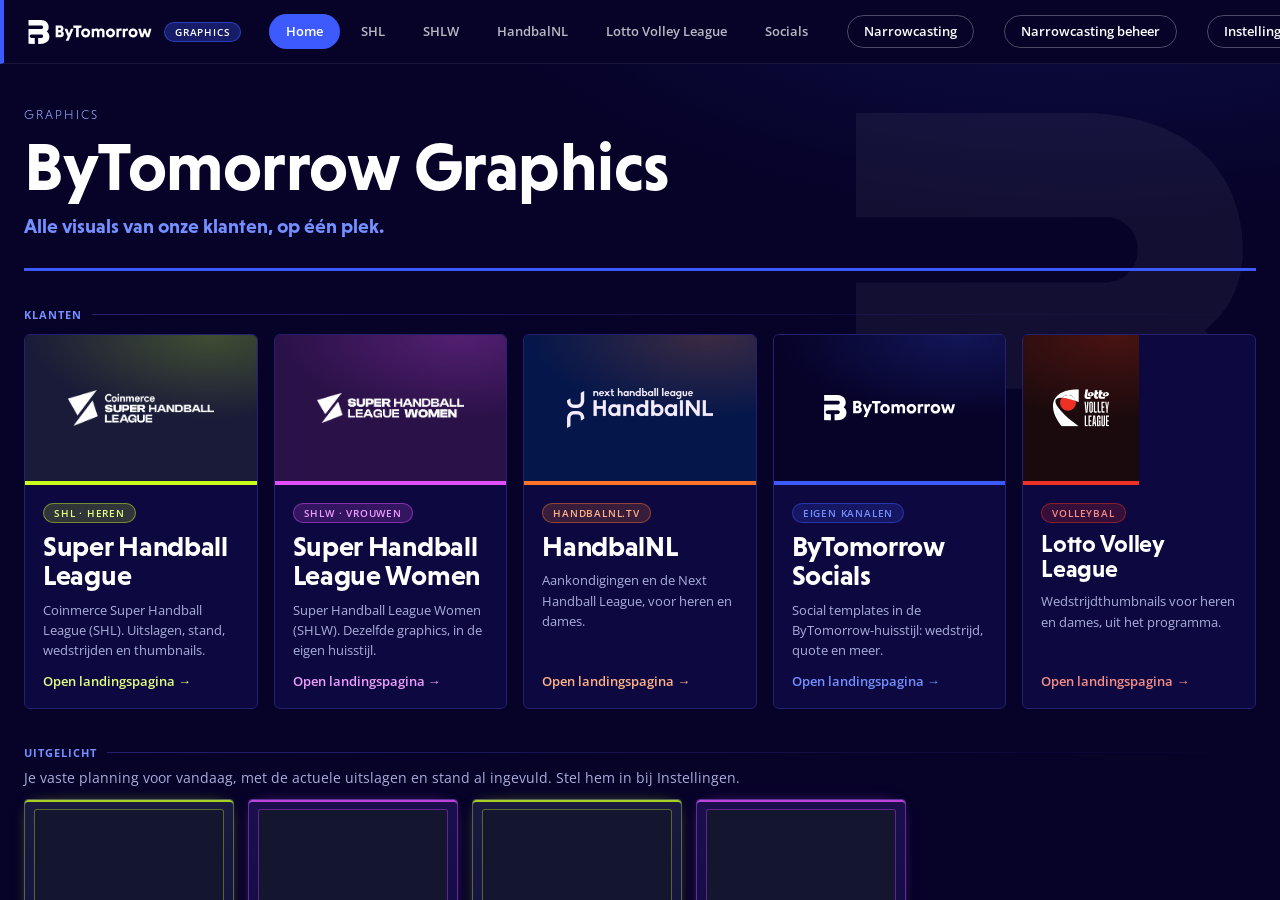
==== commit f3163f99: "Narrowcasting: week input for livestreams and productions, home buttons next to Instellingen Co-Auth" ====
--- a/story-generator/index.html
+++ b/story-generator/index.html
@@ -36,6 +36,8 @@
         <button class="home-comp-tab" data-home-comp="lvl" type="button"><span class="l-long">Lotto Volley League</span><span class="l-short">LVL</span></button>
         <button class="home-comp-tab" data-home-comp="byt" type="button">Socials</button>
       </nav>
+      <a class="home-settings-btn nc-top" href="/narrowcasting" target="_blank" rel="noopener" title="Het narrowcasting-scherm (opent in een nieuw tabblad)">Narrowcasting</a>
+      <a class="home-settings-btn nc-top" href="/narrowcasting/beheer" title="Gastmodus, meetings en de agenda van het scherm">Narrowcasting beheer</a>
       <button class="home-settings-btn" id="openSettings" type="button">Instellingen</button>
     </div>
   </div>
@@ -186,6 +188,11 @@
         <span class="menu-desc">Spelersfoto met naam en club, in de huisstijl</span>
         <span class="menu-tags"><i>Post</i><i>Animatie</i></span>
       </button>
+      <button class="menu-card th-men" data-go-th="potm" type="button">
+        <span class="menu-title">Player of the Month</span>
+        <span class="menu-desc">Overzicht met vier nominees, een post per nominee en een vote-story</span>
+        <span class="menu-tags"><i>Post</i><i>Story</i><i>Zip</i></span>
+      </button>
     </div>
 
     <h2 class="home-group">Seizoen</h2>
--- a/story-generator/style.css
+++ b/story-generator/style.css
@@ -1164,6 +1164,18 @@
 .th-app[data-kind="lvlm"] { --accent: #EE3124; }
 .th-app[data-kind="lvlw"] { --accent: #EE3124; }
 .th-app[data-kind="lvlmail"], .th-app[data-kind="lvlwatch"] { --accent: #EE3124; }
+.th-app[data-kind="potm"] { --accent: #f47987; }
+.potm-tabs { flex-wrap: wrap; }
+.potm-tabs .mode-tab { flex: 1 1 30%; }
+.th-app .potm-in { width: 100%; margin-top: 6px; }
 .home-menu.theme-lvl .menu-card[data-go-th="lvlmail"], .home-menu.theme-lvl .menu-card[data-go-th="lvlwatch"] { border-left-color: #EE3124; }
-.th-app[data-kind="lvlwatch"] #thCanvas { width: auto; max-width: 100%; max-height: 88vh; }
 .th-app[data-kind="lvlmail"] #thCanvas { width: min(62vw, 960px); box-shadow: 0 0 0 1px rgba(255,255,255,.08); }
+
+/* long watch-live images: full width preview, scroll instead of shrinking */
+.th-app #thCanvas.tall { width: min(46vw, 620px); max-height: none; }
+.th-app .canvas-holder:has(#thCanvas.tall) { max-height: none; }
+.th-app .preview-wrap:has(#thCanvas.tall) { align-items: flex-start; }
+
+/* links to the narrowcasting screen and its management page, next to Instellingen in the top bar */
+#homeMenu a.home-settings-btn { display: inline-block; align-self: center; text-decoration: none; white-space: nowrap; }
+#homeMenu .home-settings-btn + .home-settings-btn { margin-left: 8px; }
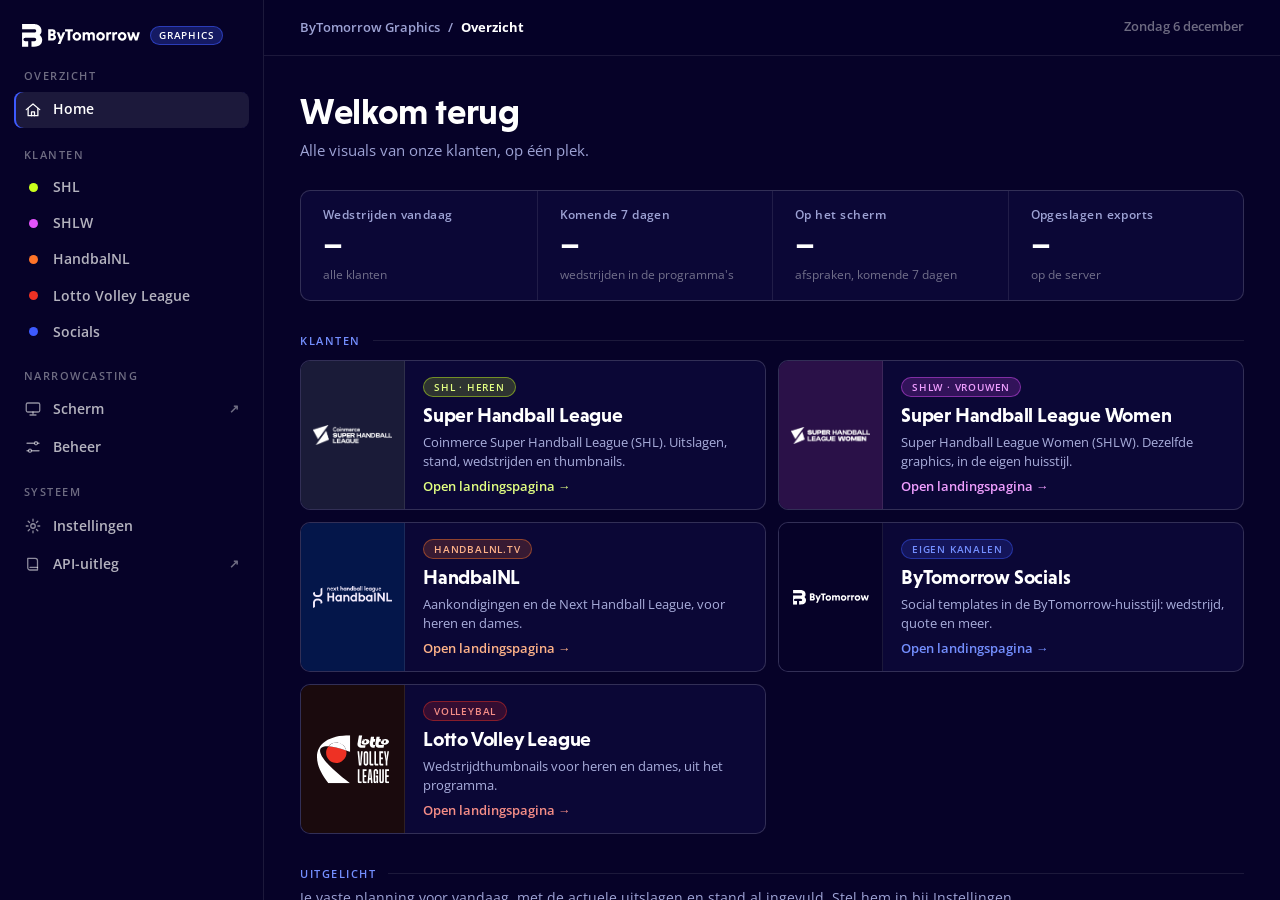
==== commit 2ec3dd1a: "Dashboard redesign: sidebar, KPI row, client cards and example images on every asset card Co-Authore" ====
--- a/story-generator/index.html
+++ b/story-generator/index.html
@@ -14,6 +14,7 @@
 <link rel="stylesheet" href="style.css">
 <link rel="stylesheet" href="bytomorrow.css">
 <link rel="stylesheet" href="socials.css">
+<link rel="stylesheet" href="dashboard-ui.css">
 </head>
 <body class="menu-open">
 
@@ -22,29 +23,45 @@
 <!-- ===================== HOME MENU (ByTomorrow Graphics) ===================== -->
 <div class="home-menu theme-dash" id="homeMenu">
   <a class="skip-link" href="#homeMain">Naar de inhoud</a>
-  <div class="bt-bar">
+  <aside class="bt-bar sb" aria-label="Navigatie">
     <div class="bt-bar-in">
       <button class="bt-brand" data-home-comp="dash" type="button" aria-label="ByTomorrow Graphics, naar Home">
         <svg class="bt-logo" viewBox="0 0 993 193" aria-hidden="true"><use href="#bt-logo"/></svg>
         <span class="bt-pill">Graphics</span>
       </button>
-      <nav class="home-comp" role="tablist" aria-label="Klanten">
-        <button class="home-comp-tab active" data-home-comp="dash" type="button">Home</button>
-        <button class="home-comp-tab" data-home-comp="men" type="button">SHL</button>
-        <button class="home-comp-tab" data-home-comp="women" type="button">SHLW</button>
-        <button class="home-comp-tab" data-home-comp="hnl" type="button">HandbalNL</button>
-        <button class="home-comp-tab" data-home-comp="lvl" type="button"><span class="l-long">Lotto Volley League</span><span class="l-short">LVL</span></button>
-        <button class="home-comp-tab" data-home-comp="byt" type="button">Socials</button>
-      </nav>
-      <a class="home-settings-btn nc-top" href="/narrowcasting" target="_blank" rel="noopener" title="Het narrowcasting-scherm (opent in een nieuw tabblad)">Narrowcasting</a>
-      <a class="home-settings-btn nc-top" href="/narrowcasting/beheer" title="Gastmodus, meetings en de agenda van het scherm">Narrowcasting beheer</a>
-      <button class="home-settings-btn" id="openSettings" type="button">Instellingen</button>
-    </div>
-  </div>
+      <div class="sb-scroll">
+        <div class="sb-label">Overzicht</div>
+        <nav class="home-comp" role="tablist" aria-label="Overzicht">
+          <button class="home-comp-tab active" data-home-comp="dash" type="button"><i class="sb-ic"><svg viewBox="0 0 24 24" aria-hidden="true"><path d="M3 11.5 12 4l9 7.5"/><path d="M5.5 10v9.5h13V10"/><path d="M10 19.5v-5h4v5"/></svg></i><span class="sb-tx">Home</span></button>
+        </nav>
+        <div class="sb-label">Klanten</div>
+        <nav class="home-comp" role="tablist" aria-label="Klanten">
+          <button class="home-comp-tab" data-home-comp="men" type="button" style="--dot:#caff1c"><i class="sb-dot"></i><span class="sb-tx">SHL</span></button>
+          <button class="home-comp-tab" data-home-comp="women" type="button" style="--dot:#e353fc"><i class="sb-dot"></i><span class="sb-tx">SHLW</span></button>
+          <button class="home-comp-tab" data-home-comp="hnl" type="button" style="--dot:#ff7429"><i class="sb-dot"></i><span class="sb-tx">HandbalNL</span></button>
+          <button class="home-comp-tab" data-home-comp="lvl" type="button" style="--dot:#EE3124"><i class="sb-dot"></i><span class="sb-tx"><span class="l-long">Lotto Volley League</span><span class="l-short">LVL</span></span></button>
+          <button class="home-comp-tab" data-home-comp="byt" type="button" style="--dot:#3D5AFE"><i class="sb-dot"></i><span class="sb-tx">Socials</span></button>
+        </nav>
+        <div class="sb-label">Narrowcasting</div>
+        <nav class="sb-links" aria-label="Narrowcasting">
+          <a class="sb-link nc-top" href="/narrowcasting" target="_blank" rel="noopener" title="Het narrowcasting-scherm (opent in een nieuw tabblad)"><i class="sb-ic"><svg viewBox="0 0 24 24" aria-hidden="true"><rect x="3" y="4" width="18" height="12" rx="2"/><path d="M8 20h8M12 16v4"/></svg></i><span class="sb-tx">Scherm</span><em class="sb-ext" aria-hidden="true">&#8599;</em></a>
+          <a class="sb-link nc-top" href="/narrowcasting/beheer" title="Gastmodus, meetings en de agenda van het scherm"><i class="sb-ic"><svg viewBox="0 0 24 24" aria-hidden="true"><path d="M4 7h10M18 7h2M4 17h2M10 17h10"/><circle cx="16" cy="7" r="2"/><circle cx="8" cy="17" r="2"/></svg></i><span class="sb-tx">Beheer</span></a>
+        </nav>
+        <div class="sb-label">Systeem</div>
+        <nav class="sb-links" aria-label="Systeem">
+          <button class="sb-link" id="openSettings" type="button"><i class="sb-ic"><svg viewBox="0 0 24 24" aria-hidden="true"><circle cx="12" cy="12" r="3"/><path d="M12 3v2.5M12 18.5V21M3 12h2.5M18.5 12H21M5.6 5.6l1.8 1.8M16.6 16.6l1.8 1.8M18.4 5.6l-1.8 1.8M7.4 16.6l-1.8 1.8"/></svg></i><span class="sb-tx">Instellingen</span></button>
+          <a class="sb-link" href="/api-docs" target="_blank" rel="noopener" title="Uitleg over de API voor AI en scripts"><i class="sb-ic"><svg viewBox="0 0 24 24" aria-hidden="true"><path d="M5 4.5h10a3 3 0 0 1 3 3V20H8a3 3 0 0 1-3-3z"/><path d="M8 16.5h10"/></svg></i><span class="sb-tx">API-uitleg</span><em class="sb-ext" aria-hidden="true">&#8599;</em></a>
+        </nav>
+      </div>
+    </div>
+  </aside>
 
   <div class="home-inner" id="homeMain" tabindex="-1">
+    <div class="dash-bar">
+      <div class="hero-crumb" id="heroCrumb"><button type="button" data-home-comp="dash">ByTomorrow Graphics</button><span>/</span><b id="heroCrumbName"></b></div>
+      <span class="dash-date" id="dashDate"></span>
+    </div>
     <header class="home-head" id="homeHead">
-      <div class="hero-crumb" id="heroCrumb"><button type="button" data-home-comp="dash">ByTomorrow Graphics</button><span>/</span><b id="heroCrumbName"></b></div>
       <img class="home-logo" id="homeLogo" src="assets/footer-logo.png" alt="">
       <span class="hero-pill" id="heroPill">Graphics</span>
       <h1 id="heroTitle">ByTomorrow Graphics</h1>
@@ -53,6 +70,12 @@
     </header>
 
     <div class="home-dash">
+      <div class="kpi-grid" id="kpiGrid" aria-label="Overzicht van vandaag">
+        <div class="kpi"><span class="kpi-l">Wedstrijden vandaag</span><b class="kpi-v" id="kpiToday">&ndash;</b><span class="kpi-s" id="kpiTodayS">alle klanten</span></div>
+        <div class="kpi"><span class="kpi-l">Komende 7 dagen</span><b class="kpi-v" id="kpiWeek">&ndash;</b><span class="kpi-s" id="kpiWeekS">wedstrijden in de programma's</span></div>
+        <div class="kpi"><span class="kpi-l">Op het scherm</span><b class="kpi-v" id="kpiScreen">&ndash;</b><span class="kpi-s" id="kpiScreenS">afspraken, komende 7 dagen</span></div>
+        <div class="kpi"><span class="kpi-l">Opgeslagen exports</span><b class="kpi-v" id="kpiExports">&ndash;</b><span class="kpi-s" id="kpiExportsS">op de server</span></div>
+      </div>
       <h2 class="home-group">Klanten</h2>
       <div class="client-grid">
         <button class="client-card cc-men" data-home-comp="men" type="button">
@@ -195,6 +218,25 @@
       </button>
     </div>
 
+    <h2 class="home-group">E-mail</h2>
+    <div class="home-cards">
+      <button class="menu-card th-men" data-go-th="shlmail" type="button">
+        <span class="menu-title">Schedule e-mailbanner</span>
+        <span class="menu-desc">Het programma van de komende speeldagen als banner voor in de mail (1200 px breed)</span>
+        <span class="menu-tags"><i>JPG</i><i>PNG</i></span>
+      </button>
+      <button class="menu-card th-men" data-go-th="shlrank" type="button">
+        <span class="menu-title">Ranglijst e-mailbanner</span>
+        <span class="menu-desc">De stand van de competitie als banner voor in de mail, links uitgelijnd met de foto rechts</span>
+        <span class="menu-tags"><i>JPG</i><i>PNG</i></span>
+      </button>
+      <button class="menu-card th-men" data-go-th="shlh2h" type="button">
+        <span class="menu-title">Head to head e-mailbanner</span>
+        <span class="menu-desc">Twee clubs naast elkaar met stand, vorm en de vorige ontmoeting, als banner voor in de mail</span>
+        <span class="menu-tags"><i>JPG</i><i>PNG</i></span>
+      </button>
+    </div>
+
     <h2 class="home-group">Seizoen</h2>
     <div class="home-cards">
       <button class="menu-card" data-go-mode="ranking" type="button">
@@ -722,6 +764,7 @@
 
 <script src="settings.js"></script>
 <script src="dashboard.js"></script>
+<script src="dashboard-ui.js"></script>
 <script src="music.js"></script>
 <script src="script.js"></script>
 <script src="settings-ui.js"></script>
--- a/story-generator/style.css
+++ b/story-generator/style.css
@@ -1165,6 +1165,7 @@
 .th-app[data-kind="lvlw"] { --accent: #EE3124; }
 .th-app[data-kind="lvlmail"], .th-app[data-kind="lvlwatch"] { --accent: #EE3124; }
 .th-app[data-kind="potm"] { --accent: #f47987; }
+.th-app[data-kind="shlmail"], .th-app[data-kind="shlrank"], .th-app[data-kind="shlh2h"] { --accent: #ccff33; }
 .potm-tabs { flex-wrap: wrap; }
 .potm-tabs .mode-tab { flex: 1 1 30%; }
 .th-app .potm-in { width: 100%; margin-top: 6px; }
--- a/story-generator/dashboard-ui.css
+++ b/story-generator/dashboard-ui.css
@@ -0,0 +1,163 @@
+/* =====================================================================
+   Dashboard: a sidebar with grouped navigation, a slim top bar and compact bordered cards.
+   Layout after the dashboard blocks of efferd.com, in the ByTomorrow look (navy, blue,
+   Niveau Grotesk for titles, Open Sans for text). Loaded last.
+   Only the platform around the graphics: the canvas drawings, the thumbnails, the socials
+   templates and the narrowcasting pages are not touched by anything in here.
+   ===================================================================== */
+
+#homeMenu {
+  --ui-bg: #060228; --ui-surface: #0b0736; --ui-surface-2: #120d4a; --ui-line: rgba(255,255,255,.09); --ui-line-2: rgba(255,255,255,.16);
+  --ui-dim: #9da2d4; --ui-faint: rgba(255,255,255,.42); --ui-blue: #3D5AFE; --ui-r: 10px; --sb-w: 264px;
+}
+/* one navy for every page: the client only brings its accent colour (and the display font of its titles) */
+#homeMenu, #homeMenu.theme-dash, #homeMenu.theme-men, #homeMenu.theme-women, #homeMenu.theme-hnl, #homeMenu.theme-lvl, #homeMenu.theme-byt, #homeMenu.theme-th {
+  --bg: var(--ui-bg); --panel: var(--ui-surface); --panel-2: var(--ui-surface-2); --line: var(--ui-line-2); --text-dim: var(--ui-dim);
+  background: var(--ui-bg) !important;
+}
+#homeMenu::before { display: none !important; }
+#homeMenu.theme-dash { --accent: var(--ui-blue); --on-accent: #fff; }
+
+/* ------------------------------------------------------------------ sidebar */
+#homeMenu .bt-bar.sb {
+  position: fixed; top: 0; left: 0; bottom: 0; width: var(--sb-w); z-index: 6; background: var(--ui-bg);
+  border: 0; border-right: 1px solid var(--ui-line);
+}
+#homeMenu .bt-bar-in { height: 100%; max-width: none; margin: 0; padding: 20px 14px 14px; display: flex; flex-direction: column; align-items: stretch; gap: 14px; }
+#homeMenu .bt-brand { align-self: flex-start; padding: 4px 8px 2px; gap: 10px; }
+#homeMenu .bt-logo { width: 118px; height: 23px; }
+#homeMenu .bt-pill { font-size: 9.5px; padding: 4px 8px; background: rgba(61,90,254,.28); border-color: rgba(61,90,254,.55); }
+#homeMenu .sb-scroll { flex: 1; min-height: 0; overflow-y: auto; display: flex; flex-direction: column; gap: 2px; scrollbar-width: thin; scrollbar-color: rgba(255,255,255,.14) transparent; }
+#homeMenu .sb-label { font: 600 10.5px/1 var(--bt-body); letter-spacing: .14em; text-transform: uppercase; color: var(--ui-faint); margin: 20px 10px 8px; }
+#homeMenu .sb-scroll > .sb-label:first-child { margin-top: 8px; }
+#homeMenu .sb .home-comp, #homeMenu .sb .sb-links { display: flex; flex-direction: column; gap: 2px; margin: 0; padding: 0; background: none; border-radius: 0; flex-wrap: nowrap; }
+#homeMenu .sb .home-comp-tab, #homeMenu .sb .sb-link {
+  display: flex; align-items: center; gap: 11px; width: 100%; box-sizing: border-box; padding: 9px 10px; border-radius: 8px; border: 0; background: transparent;
+  font: 600 13.5px/1.2 var(--bt-body); letter-spacing: 0; text-transform: none; text-align: left; text-decoration: none; color: rgba(255,255,255,.7); cursor: pointer; white-space: nowrap;
+  transition: background-color 120ms ease-out, color 120ms ease-out;
+}
+#homeMenu .sb .home-comp-tab:hover, #homeMenu .sb .sb-link:hover { background: rgba(255,255,255,.06); color: #fff; }
+#homeMenu .sb .home-comp-tab.active { background: rgba(255,255,255,.09); color: #fff; box-shadow: inset 2px 0 0 var(--dot, var(--ui-blue)); }
+#homeMenu .sb .sb-ic { display: inline-flex; width: 18px; height: 18px; flex: none; color: rgba(255,255,255,.55); }
+#homeMenu .sb .sb-ic svg { width: 18px; height: 18px; fill: none; stroke: currentColor; stroke-width: 1.7; stroke-linecap: round; stroke-linejoin: round; }
+#homeMenu .sb .home-comp-tab.active .sb-ic, #homeMenu .sb .sb-link:hover .sb-ic { color: #fff; }
+#homeMenu .sb .sb-dot { display: block; width: 9px; height: 9px; margin: 0 4.5px; border-radius: 50%; flex: none; background: var(--dot, var(--ui-blue)); }
+#homeMenu .sb .sb-tx { flex: 1; min-width: 0; overflow: hidden; text-overflow: ellipsis; }
+#homeMenu .sb .sb-ext { font-style: normal; font-size: 12px; color: var(--ui-faint); }
+#homeMenu .sb .home-comp-tab .l-short { display: none; }
+
+/* ------------------------------------------------------------------ main */
+#homeMenu .home-inner { margin: 0 0 0 var(--sb-w); max-width: none; padding: 0 0 80px; }
+#homeMenu .home-inner > :not(.dash-bar) { box-sizing: border-box; max-width: 1320px; padding-left: 36px; padding-right: 36px; }
+#homeMenu .dash-bar {
+  position: sticky; top: 0; z-index: 5; display: flex; align-items: center; justify-content: space-between; gap: 16px; height: 56px; padding: 0 36px; box-sizing: border-box;
+  background: color-mix(in srgb, var(--ui-bg) 86%, transparent); -webkit-backdrop-filter: blur(10px); backdrop-filter: blur(10px); border-bottom: 1px solid var(--ui-line);
+}
+#homeMenu .dash-bar .hero-crumb { margin: 0; font: 600 13px/1 var(--bt-body); letter-spacing: 0; text-transform: none; color: var(--ui-dim); }
+#homeMenu.theme-dash .dash-bar .hero-crumb { display: flex; }
+#homeMenu .dash-bar .hero-crumb b { color: #fff; }
+#homeMenu .dash-date { font: 600 12.5px/1 var(--bt-body); color: var(--ui-faint); white-space: nowrap; }
+
+#homeMenu .home-head { padding-top: 30px; padding-bottom: 22px; margin: 0; border: 0 !important; display: flex; flex-wrap: wrap; align-items: flex-end; gap: 6px 18px; position: relative; }
+#homeMenu .home-head::after { display: none; }
+#homeMenu .home-head .home-logo { height: 40px; margin: 0; flex: none; order: 1; }
+#homeMenu .home-head .hero-pill { order: 2; margin: 0 0 4px; font: 600 11px/1 var(--bt-body); letter-spacing: .12em; }
+#homeMenu .home-head h1 { order: 3; flex: 1 1 100%; margin: 6px 0 0; font-size: clamp(26px, 3.2vw, 36px); line-height: 1.1; letter-spacing: -.01em; }
+#homeMenu .home-head p, #homeMenu.theme-dash .home-head p { order: 4; flex: 1 1 100%; margin: 2px 0 0; max-width: 680px; font: 400 14.5px/1.55 var(--bt-body); color: var(--ui-dim); }
+#homeMenu.theme-dash .home-head .hero-pill { display: none; }
+#homeMenu .home-head .home-ticker { order: 5; flex: 1 1 100%; width: 100%; height: 60px; margin: 18px 0 0; border: 1px solid var(--ui-line-2); border-radius: var(--ui-r); overflow: hidden; background: #fff; }
+
+/* section labels: small, dim, with a hairline */
+#homeMenu .home-group { display: flex; align-items: center; gap: 12px; margin: 34px 0 14px; font: 600 11px/1 var(--bt-body); letter-spacing: .14em; text-transform: uppercase; color: var(--ui-dim); }
+#homeMenu .home-group::before { content: none !important; }
+#homeMenu .home-group::after { content: ""; flex: 1; height: 1px; background: var(--ui-line); }
+#homeMenu .dash-hint { color: var(--ui-dim); font-size: 13.5px; margin: -4px 0 14px; max-width: 760px; }
+
+/* ------------------------------------------------------------------ the KPI row */
+#homeMenu .kpi-grid { display: grid; grid-template-columns: repeat(4, minmax(0, 1fr)); border: 1px solid var(--ui-line-2); border-radius: var(--ui-r); background: var(--ui-surface); overflow: hidden; margin: 6px 0 4px; }
+#homeMenu .kpi { display: flex; flex-direction: column; gap: 6px; padding: 18px 22px 18px; border-left: 1px solid var(--ui-line); }
+#homeMenu .kpi:first-child { border-left: 0; }
+#homeMenu .kpi-l { font: 600 11.5px/1 var(--bt-body); letter-spacing: .04em; color: var(--ui-dim); }
+#homeMenu .kpi-v { font: 700 34px/1 var(--bt-head); color: #fff; letter-spacing: -.01em; }
+#homeMenu .kpi-s { font: 400 12px/1.3 var(--bt-body); color: var(--ui-faint); }
+
+/* ------------------------------------------------------------------ client cards (Home) */
+#homeMenu .client-grid { grid-template-columns: repeat(auto-fill, minmax(330px, 1fr)); gap: 12px; }
+#homeMenu .client-card { flex-direction: row; align-items: stretch; background: var(--ui-surface); border: 1px solid var(--ui-line-2); border-radius: var(--ui-r); box-shadow: none; transform: none !important; }
+#homeMenu .client-card:hover { background: var(--ui-surface-2); border-color: color-mix(in srgb, var(--cc-accent) 70%, transparent); box-shadow: none; }
+#homeMenu .cc-logo { width: 104px; height: auto; min-height: 112px; flex: none; padding: 0 12px; border-bottom: 0; border-right: 1px solid var(--ui-line); background: var(--cc-bg); }
+#homeMenu .cc-logo img, #homeMenu .cc-logo svg { max-width: 100%; max-height: 52px; }
+#homeMenu .cc-logo svg { width: 76px; height: auto; }
+#homeMenu .cc-body { padding: 16px 18px; gap: 7px; }
+#homeMenu .cc-name { font-size: 20px; line-height: 1.15; letter-spacing: -.01em; }
+#homeMenu .cc-lvl .cc-name { font-size: 20px; }
+#homeMenu .cc-desc { font-size: 12.5px; line-height: 1.5; }
+#homeMenu .cc-go { padding-top: 2px; font-size: 12.5px; }
+
+/* ------------------------------------------------------------------ the asset cards: separate cards, each with an example image on top */
+#homeMenu .home-cards { display: grid; grid-template-columns: repeat(auto-fill, minmax(268px, 1fr)); gap: 16px; background: none; border: 0; border-radius: 0; overflow: visible; }
+#homeMenu .menu-card, #homeMenu a.menu-card { min-height: 0; padding: 0 20px 18px; gap: 6px; background: var(--ui-surface); border: 1px solid var(--ui-line-2) !important; border-radius: var(--ui-r); box-shadow: none !important; transform: none !important; position: relative; align-items: stretch; text-align: left; overflow: hidden; }
+#homeMenu .menu-card:hover:not(:disabled) { background: var(--ui-surface-2); color: #fff; }
+#homeMenu .menu-card:hover:not(:disabled) .menu-title { color: #fff; }
+#homeMenu .menu-card:hover:not(:disabled) .menu-desc { color: var(--ui-dim); }
+#homeMenu .menu-card:hover:not(:disabled) .menu-tags i { color: var(--ui-dim); background: rgba(255,255,255,.07); border-color: transparent; }
+#homeMenu .menu-card::after { content: "\2192"; position: absolute; top: 16px; right: 18px; font-size: 15px; color: var(--ui-faint); transition: transform 120ms ease-out, color 120ms ease-out; }
+#homeMenu .menu-card:hover:not(:disabled)::after { transform: translateX(3px); color: var(--accent); }
+#homeMenu .menu-title { display: flex; align-items: center; gap: 9px; font-size: 17px; line-height: 1.2; letter-spacing: 0; padding-right: 22px; }
+#homeMenu .menu-title::before { content: ""; width: 8px; height: 8px; border-radius: 2px; flex: none; background: var(--dot, var(--accent)); }
+#homeMenu.theme-lvl .menu-title, #homeMenu.theme-hnl .menu-title { font-size: 17px; }
+#homeMenu .menu-desc { font-size: 12.5px; line-height: 1.5; color: var(--ui-dim); }
+#homeMenu .menu-tags { gap: 5px; }
+#homeMenu .menu-tags i { font-size: 10px; padding: 4px 8px; background: rgba(255,255,255,.06); color: var(--ui-dim); }
+#homeMenu .menu-card[data-go-th="shl"], #homeMenu .menu-card[data-go-th="shlmail"], #homeMenu .menu-card[data-go-th="shlrank"], #homeMenu .menu-card[data-go-th="shlh2h"], #homeMenu .menu-card[data-go-th="potm"] { --dot: #caff1c; }
+#homeMenu .menu-card[data-go-th="shlw"] { --dot: #e353fc; }
+#homeMenu .menu-card[data-go-th="nextmen"] { --dot: #ff7429; }
+#homeMenu .menu-card[data-go-th="nextwomen"] { --dot: #b87cff; }
+#homeMenu .menu-card[data-go-th^="lvl"] { --dot: #EE3124; }
+#homeMenu .menu-card[data-go-th="potm"] { --dot: #f47987; }
+#homeMenu .menu-card[data-go-th]:hover:not(:disabled) { background: var(--ui-surface-2) !important; color: #fff !important; }
+
+/* ------------------------------------------------------------------ the dashboard blocks on Home */
+#homeMenu .dash-panel, #homeMenu .dash-more-col, #homeMenu .storage-panel, #homeMenu .dash-stream, #homeMenu .overview-panel {
+  background: var(--ui-surface); border: 1px solid var(--ui-line-2); border-radius: var(--ui-r); box-shadow: none;
+}
+#homeMenu .storage-panel { padding: 18px 22px; }
+#homeMenu .dash-more-col h3, #homeMenu .dash-block h3 { font: 600 11px/1 var(--bt-body); letter-spacing: .14em; color: var(--ui-dim); }
+#homeMenu .dash-head h2 { font-family: var(--bt-head); }
+#homeMenu .feat-card { border-radius: var(--ui-r); }
+#homeMenu .dash-panels { gap: 0 14px; }
+
+/* ------------------------------------------------------------------ small screens: the sidebar becomes a bar on top */
+@media (max-width: 900px) {
+  #homeMenu .bt-bar.sb { position: sticky; top: 0; bottom: auto; width: auto; border-right: 0; border-bottom: 1px solid var(--ui-line); }
+  #homeMenu .bt-bar-in { height: auto; padding: 12px 14px 10px; gap: 8px; }
+  #homeMenu .sb-scroll { flex-direction: row; align-items: center; gap: 4px; overflow-x: auto; overflow-y: hidden; scrollbar-width: none; }
+  #homeMenu .sb-scroll::-webkit-scrollbar { display: none; }
+  #homeMenu .sb-label { display: none; }
+  #homeMenu .sb .home-comp, #homeMenu .sb .sb-links { flex-direction: row; gap: 4px; }
+  #homeMenu .sb .home-comp-tab, #homeMenu .sb .sb-link { width: auto; padding: 8px 12px; }
+  #homeMenu .sb .home-comp-tab.active { box-shadow: none; background: rgba(255,255,255,.14); }
+  #homeMenu .sb .home-comp-tab .l-long { display: none; }
+  #homeMenu .sb .home-comp-tab .l-short { display: inline; }
+  #homeMenu .sb .sb-ext { display: none; }
+  #homeMenu .home-inner { margin-left: 0; }
+  #homeMenu .home-inner > :not(.dash-bar) { padding-left: 16px; padding-right: 16px; }
+  #homeMenu .dash-bar { top: 0; position: static; padding: 0 16px; height: 46px; }
+  #homeMenu .kpi-grid { grid-template-columns: repeat(2, minmax(0, 1fr)); }
+  #homeMenu .kpi:nth-child(3) { border-left: 0; } #homeMenu .kpi:nth-child(n+3) { border-top: 1px solid var(--ui-line); }
+}
+@media (max-width: 560px) { #homeMenu .client-grid { grid-template-columns: 1fr; } #homeMenu .cc-logo { width: 88px; } #homeMenu .kpi-v { font-size: 28px; } }
+
+/* ---- example image on asset cards ---- */
+#homeMenu .menu-thumb { display: flex; align-items: center; justify-content: center; align-self: stretch; height: 230px; margin: 0 -20px 14px; padding: 16px; background: linear-gradient(180deg, rgba(255,255,255,.035), rgba(255,255,255,.015)); border-bottom: 1px solid var(--ui-line); position: relative; overflow: hidden; }
+#homeMenu .menu-thumb img { max-width: 100%; max-height: 100%; width: auto; height: auto; object-fit: contain; border-radius: 5px; box-shadow: 0 8px 22px rgba(0,0,0,.5); opacity: 0; transform: scale(.985); transition: opacity 220ms ease-out, transform 220ms ease-out; }
+#homeMenu .menu-thumb.ready img { opacity: 1; transform: none; }
+#homeMenu .menu-thumb.fail { display: none; }
+#homeMenu .menu-card:hover:not(:disabled) .menu-thumb img { transform: scale(1.025); }
+#homeMenu .menu-card::after { top: 244px; }
+#homeMenu .menu-card:not(:has(.menu-thumb))::after { top: 18px; }
+#homeMenu .menu-card:not(:has(.menu-thumb)) { padding-top: 18px; }
+@media (max-width: 560px) { #homeMenu .home-cards { grid-template-columns: 1fr; } #homeMenu .menu-thumb { height: 200px; } #homeMenu .menu-card::after { top: 214px; } }
+#homeMenu .menu-card:disabled .menu-thumb { display: none; }
+#homeMenu .menu-card:disabled { padding-top: 18px; opacity: .45; }
+#homeMenu .menu-card:disabled::after { top: 18px; }
